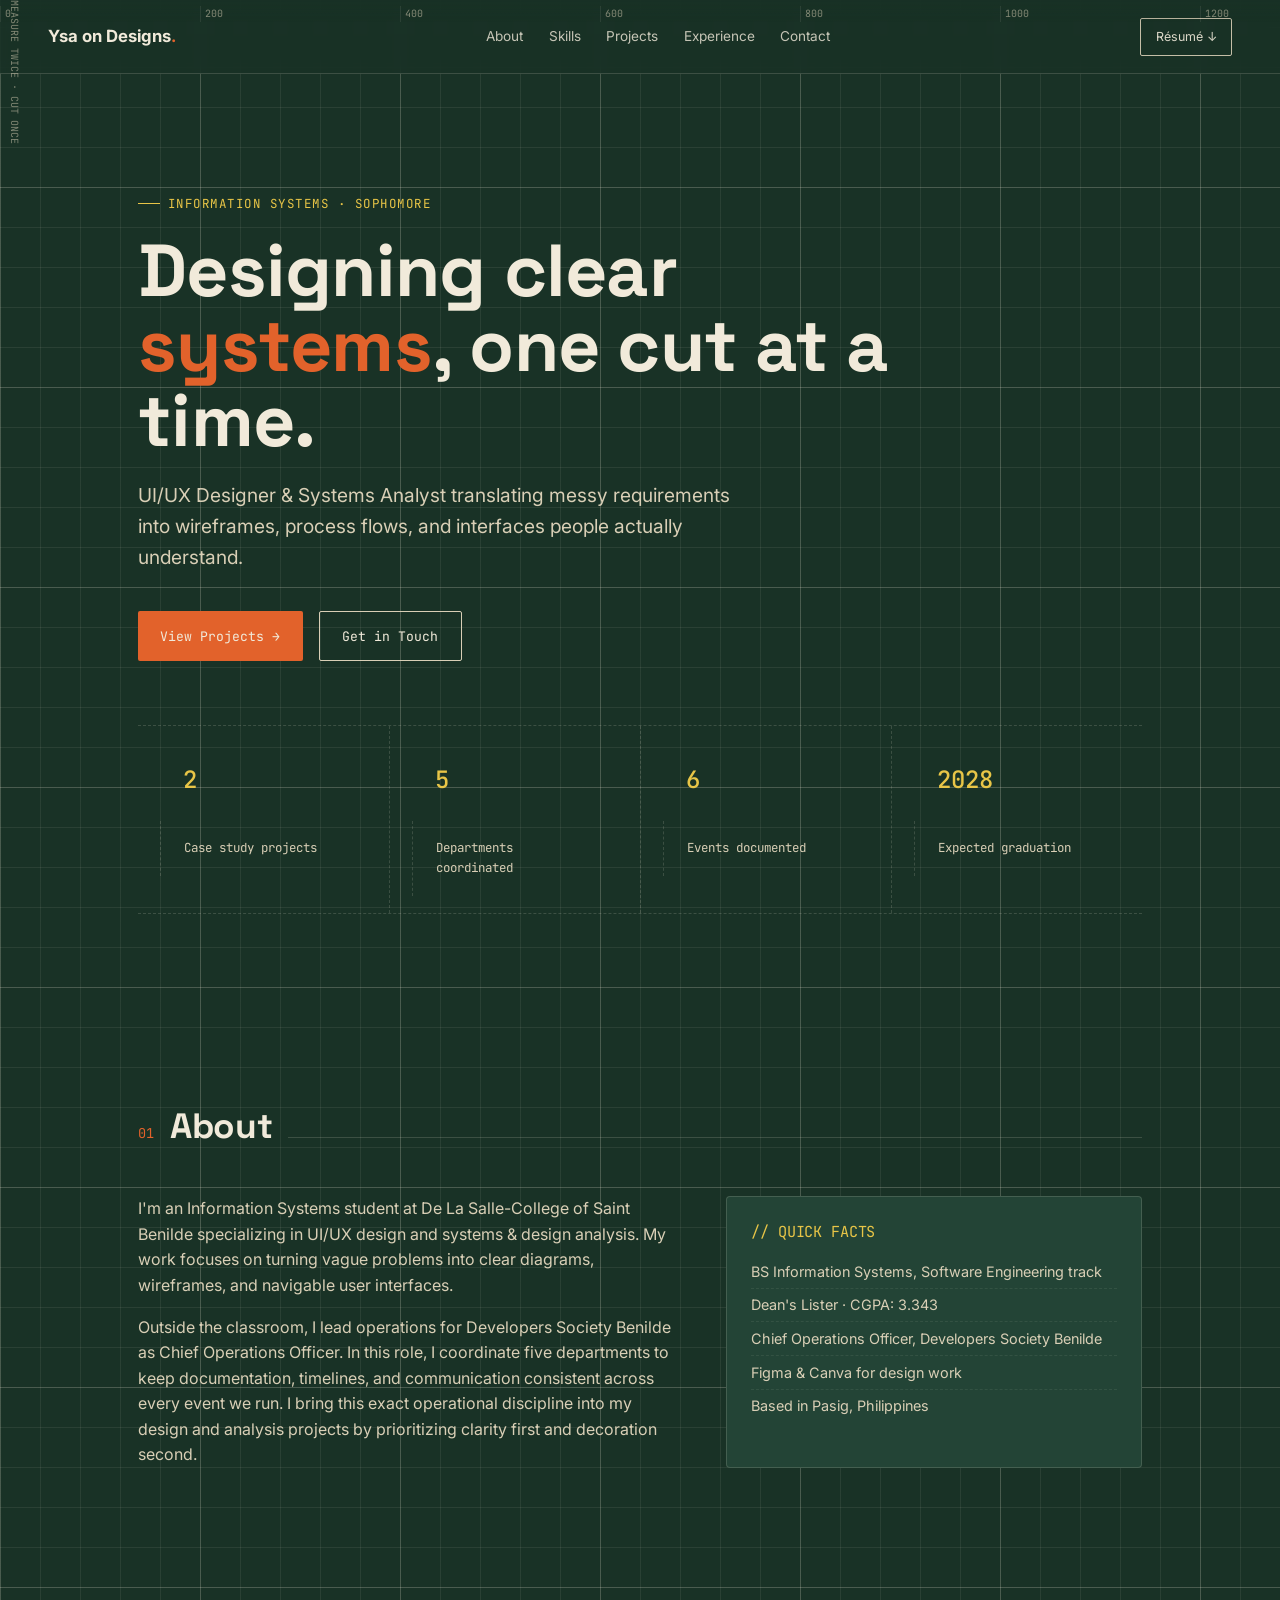
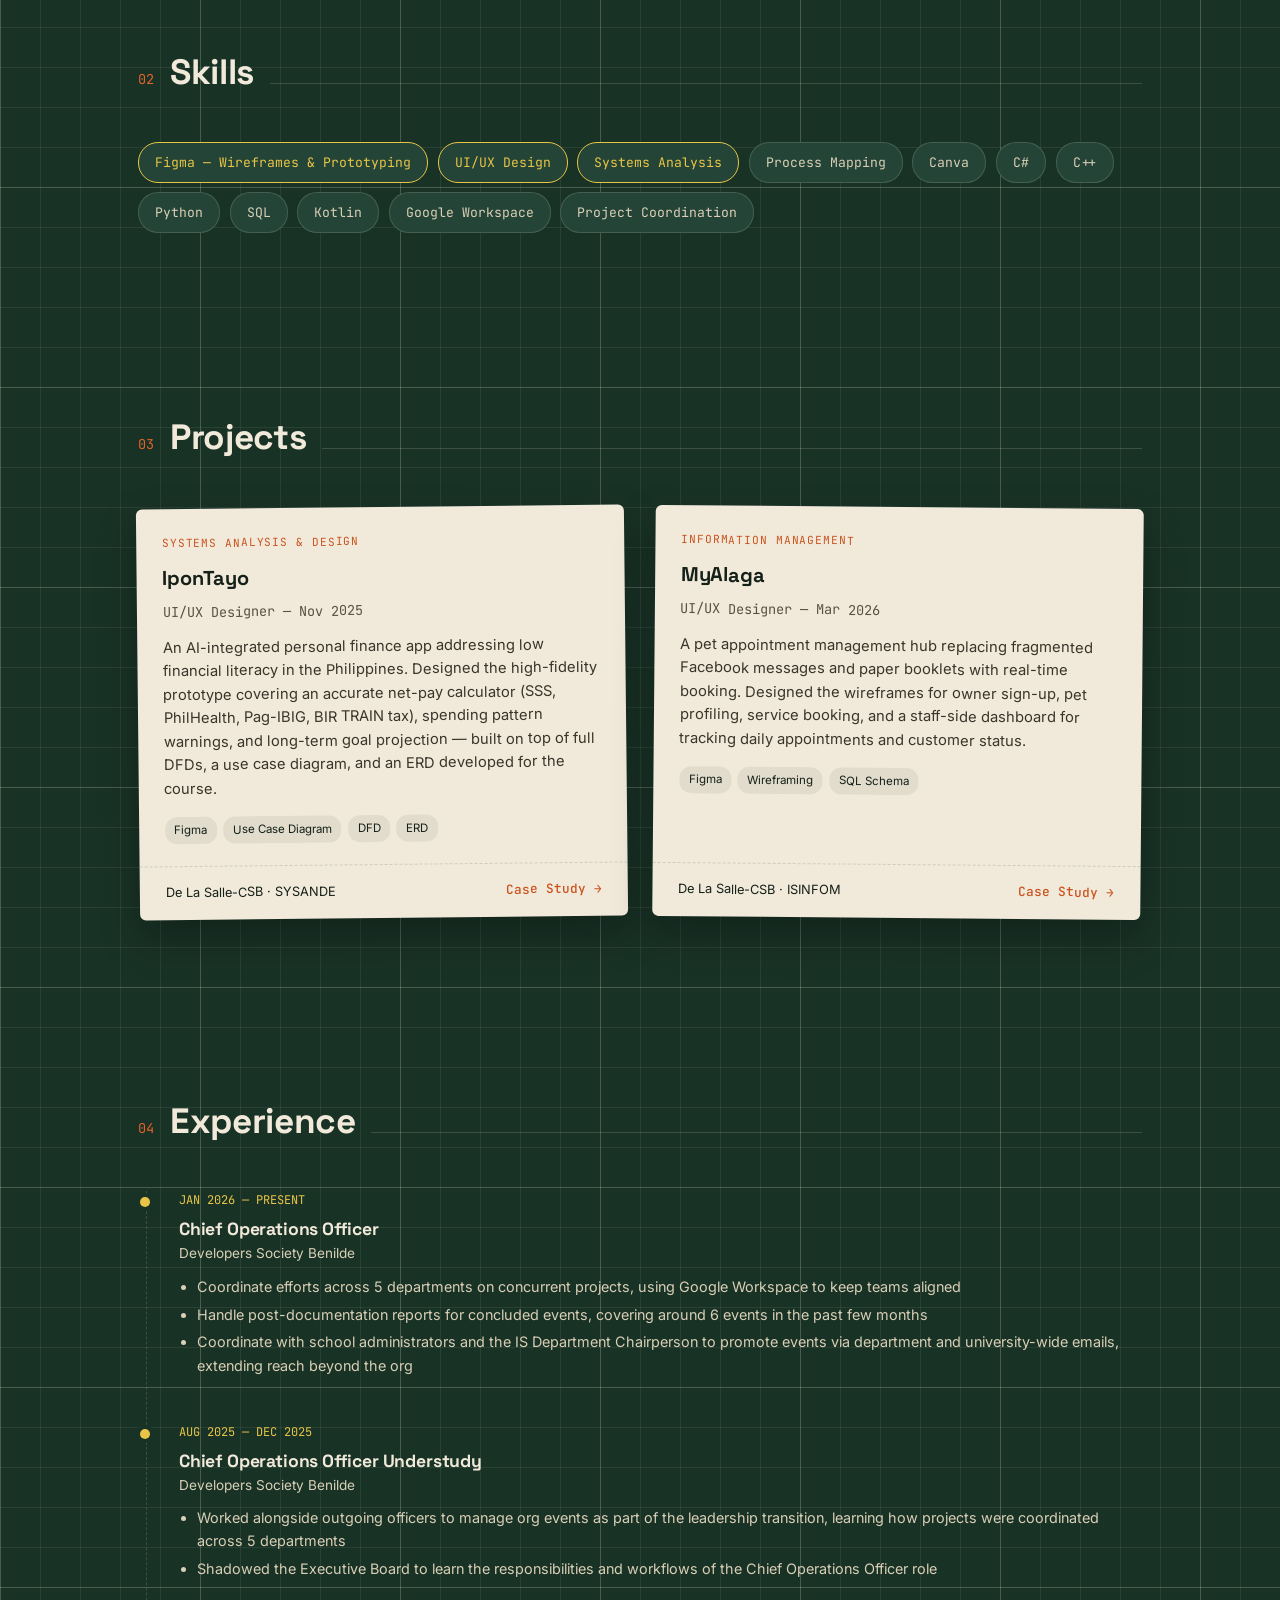
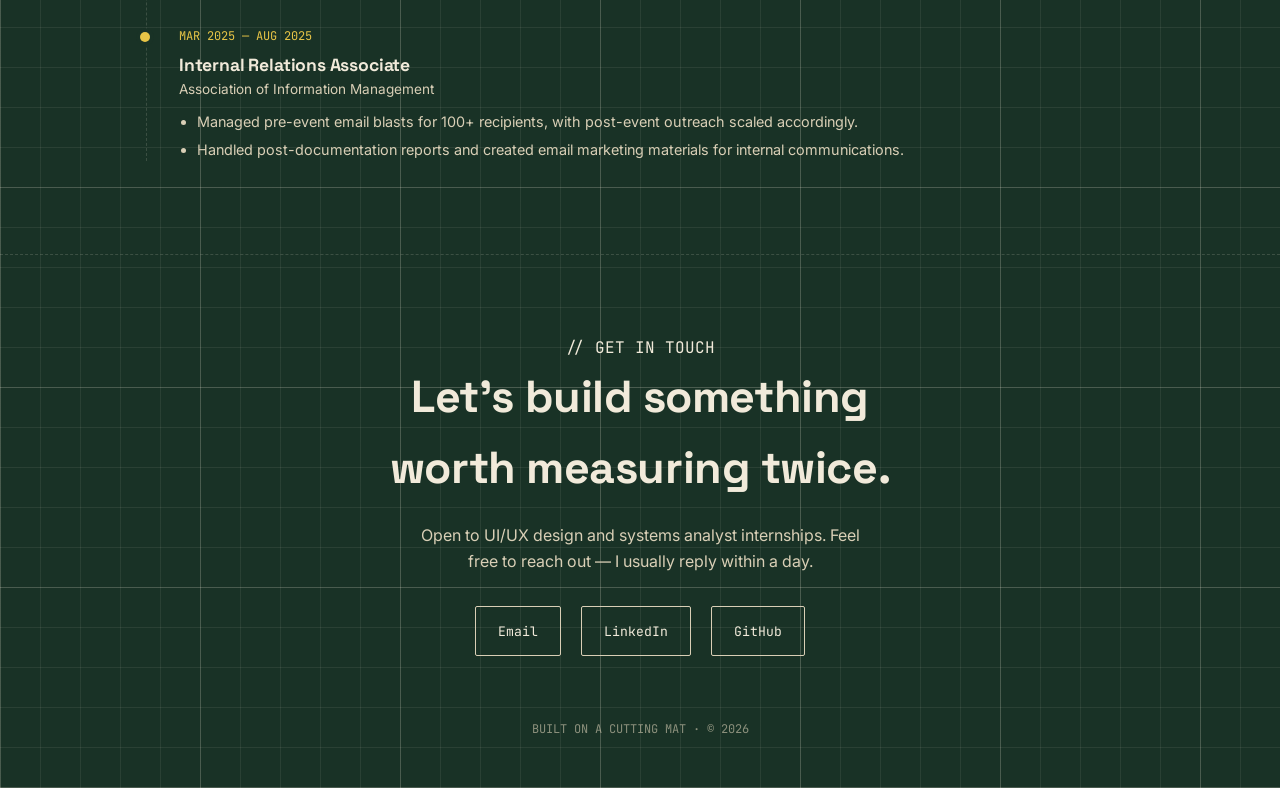
==== index.html @ bd71a270 "Update index.html Reverted back to original index from accidentally changing to Ipon Tayo's interfac" ====
<!DOCTYPE html>
<html lang="en">
<head>
<meta charset="UTF-8">
<meta name="viewport" content="width=device-width, initial-scale=1.0">
<title>ysa-on-designs — UI/UX Designer &amp; Systems Analyst</title>
<link rel="preconnect" href="https://fonts.googleapis.com">
<link href="https://fonts.googleapis.com/css2?family=Space+Grotesk:wght@400;500;600;700&family=JetBrains+Mono:wght@400;500&family=Inter:wght@400;500;600&display=swap" rel="stylesheet">
<style>
  :root{
    --mat-dark:#193226;
    --mat-mid:#234436;
    --mat-line:rgba(240,233,216,0.08);
    --mat-line-strong:rgba(240,233,216,0.16);
    --cream:#F1EADA;
    --cream-dim:#D9CFB6;
    --ink:#152019;
    --blade:#E2622B;
    --blade-dim:#c9531f;
    --ruler-yellow:#E8C547;
    --gap:clamp(1.2rem, 4vw, 3rem);
  }
  *{box-sizing:border-box; margin:0; padding:0;}
  html{scroll-behavior:smooth;}
  body{
    background:
      repeating-linear-gradient(0deg, var(--mat-line) 0 1px, transparent 1px 40px),
      repeating-linear-gradient(90deg, var(--mat-line) 0 1px, transparent 1px 40px),
      repeating-linear-gradient(0deg, var(--mat-line-strong) 0 1px, transparent 1px 200px),
      repeating-linear-gradient(90deg, var(--mat-line-strong) 0 1px, transparent 1px 200px),
      var(--mat-dark);
    color:var(--cream);
    font-family:'Inter', sans-serif;
    line-height:1.6;
    -webkit-font-smoothing:antialiased;
  }
  h1,h2,h3{font-family:'Space Grotesk', sans-serif; letter-spacing:-0.01em;}
  .mono{font-family:'JetBrains Mono', monospace;}
  a{color:inherit;}
  ::selection{background:var(--blade); color:var(--cream);}

  /* ruler edges */
  .ruler-top, .ruler-left{position:fixed; z-index:50; color:var(--cream-dim); font-size:10px; opacity:.55; pointer-events:none;}
  .ruler-top{top:0; left:0; right:0; height:22px; display:flex; align-items:flex-end; background:linear-gradient(var(--mat-dark), transparent);}
  .ruler-top span{flex:0 0 200px; border-left:1px solid var(--mat-line-strong); padding-left:4px;}
  .ruler-left{top:0; bottom:0; left:0; width:22px; writing-mode:vertical-rl;}
  @media (max-width:700px){.ruler-top,.ruler-left{display:none;}}

  nav{
    position:sticky; top:0; z-index:40;
    display:flex; justify-content:space-between; align-items:center;
    padding:1.1rem var(--gap);
    background:rgba(25,50,38,0.85); backdrop-filter:blur(8px);
    border-bottom:1px solid var(--mat-line-strong);
  }
  nav .brand{font-weight:700; font-size:1.05rem;}
  nav .brand .dot{color:var(--blade);}
  nav ul{list-style:none; display:flex; gap:1.6rem; font-size:.85rem;}
  nav ul a{text-decoration:none; opacity:.8; transition:opacity .2s;}
  nav ul a:hover{opacity:1; color:var(--ruler-yellow);}
  nav .resume-btn{
    font-size:.78rem; padding:.5rem .9rem; border:1px solid var(--cream-dim);
    border-radius:2px; text-decoration:none; opacity:.9;
  }
  @media (max-width:700px){ nav ul{display:none;} }

  section{padding:5.5rem var(--gap); max-width:1100px; margin:0 auto;}

  /* HERO */
  .hero{padding-top:7rem; padding-bottom:6rem; position:relative;}
  .hero .eyebrow{
    font-family:'JetBrains Mono', monospace; font-size:.78rem; letter-spacing:.12em;
    color:var(--ruler-yellow); text-transform:uppercase; margin-bottom:1.2rem;
    display:inline-flex; align-items:center; gap:.5rem;
  }
  .hero .eyebrow::before{content:''; width:22px; height:1px; background:var(--ruler-yellow);}
  .hero h1{font-size:clamp(2.4rem, 6vw, 4.6rem); line-height:1.02; font-weight:700; max-width:16ch;}
  .hero h1 .cut{color:var(--blade);}
  .hero p.tagline{
    margin-top:1.4rem; font-size:clamp(1rem,2vw,1.2rem); color:var(--cream-dim); max-width:52ch;
  }
  .hero .actions{display:flex; gap:1rem; margin-top:2.4rem; flex-wrap:wrap;}
  .btn{
    font-family:'JetBrains Mono', monospace; font-size:.82rem; padding:.85rem 1.4rem;
    border-radius:2px; text-decoration:none; display:inline-flex; align-items:center; gap:.5rem;
    transition:transform .15s ease, background .2s ease;
  }
  .btn:hover{transform:translateY(-2px);}
  .btn-primary{background:var(--blade); color:var(--cream);}
  .btn-primary:hover{background:var(--blade-dim);}
  .btn-outline{border:1px solid var(--cream-dim); color:var(--cream);}

  /* measurement strip */
  .strip{
    margin-top:4rem; display:flex; gap:0; border-top:1px dashed var(--mat-line-strong);
    border-bottom:1px dashed var(--mat-line-strong); flex-wrap:wrap;
  }
  .strip div{flex:1 1 160px; padding:1.1rem 1.4rem; border-left:1px dashed var(--mat-line-strong);}
  .strip div:first-child{border-left:none;}
  .strip .num{font-family:'JetBrains Mono',monospace; color:var(--ruler-yellow); font-size:1.5rem; font-weight:500;}
  .strip .lbl{font-size:.78rem; color:var(--cream-dim); margin-top:.2rem;}

  /* SECTION LABELS */
  .section-head{display:flex; align-items:baseline; gap:1rem; margin-bottom:2.6rem;}
  .section-head .idx{font-family:'JetBrains Mono',monospace; color:var(--blade); font-size:.85rem;}
  .section-head h2{font-size:clamp(1.6rem,3.4vw,2.2rem);}
  .section-head::after{content:''; flex:1; height:1px; background:var(--mat-line-strong);}

  /* ABOUT */
  .about-grid{display:grid; grid-template-columns:1.3fr 1fr; gap:3rem;}
  .about-grid p{color:var(--cream-dim); font-size:1rem;}
  .about-grid p + p{margin-top:1rem;}
  .fact-card{
    background:var(--mat-mid); border:1px solid var(--mat-line-strong); border-radius:4px;
    padding:1.4rem 1.5rem;
  }
  .fact-card h3{font-size:.95rem; color:var(--ruler-yellow); margin-bottom:.7rem; font-family:'JetBrains Mono',monospace; font-weight:400;}
  .fact-card ul{list-style:none; font-size:.9rem; color:var(--cream-dim);}
  .fact-card li{padding:.3rem 0; border-bottom:1px dashed var(--mat-line);}
  .fact-card li:last-child{border-bottom:none;}
  @media (max-width:800px){.about-grid{grid-template-columns:1fr;}}

  /* SKILLS */
  .pegboard{display:flex; flex-wrap:wrap; gap:.6rem;}
  .peg{
    font-family:'JetBrains Mono',monospace; font-size:.82rem; padding:.55rem 1rem;
    background:var(--mat-mid); border:1px solid var(--mat-line-strong); border-radius:20px;
    color:var(--cream-dim);
  }
  .peg.accent{border-color:var(--ruler-yellow); color:var(--ruler-yellow);}

  /* PROJECTS */
  .projects{display:grid; grid-template-columns:1fr 1fr; gap:1.8rem;}
  @media (max-width:800px){.projects{grid-template-columns:1fr;}}
  .card{
    background:var(--cream); color:var(--ink); border-radius:6px; overflow:hidden;
    box-shadow:0 18px 40px rgba(0,0,0,0.28);
    transform:rotate(var(--rot,0deg));
    transition:transform .25s ease, box-shadow .25s ease;
    display:flex; flex-direction:column;
  }
  .card:nth-child(1){--rot:-0.6deg;}
  .card:nth-child(2){--rot:0.5deg;}
  .card:hover{transform:rotate(0deg) translateY(-6px); box-shadow:0 26px 55px rgba(0,0,0,0.35);}
  .card .tape{
    position:absolute; margin:14px 0 0 24px; width:70px; height:22px;
    background:rgba(232,197,71,0.85); opacity:.9; transform:rotate(-3deg);
  }
  .card-body{padding:1.6rem 1.6rem 1.4rem;}
  .card .tag{
    font-family:'JetBrains Mono',monospace; font-size:.7rem; text-transform:uppercase;
    letter-spacing:.08em; color:var(--blade-dim); margin-bottom:.6rem; display:block;
  }
  .card h3{font-size:1.25rem; margin-bottom:.5rem;}
  .card p.role{font-size:.85rem; color:#5a5142; margin-bottom:.8rem; font-family:'JetBrains Mono',monospace;}
  .card p.desc{font-size:.92rem; color:#3a352b;}
  .card .tools{display:flex; flex-wrap:wrap; gap:.4rem; margin-top:1rem;}
  .card .tools span{
    font-size:.72rem; padding:.25rem .6rem; background:rgba(21,32,25,0.07); border-radius:12px;
  }
  .card-foot{
    margin-top:auto; padding:1rem 1.6rem; border-top:1px dashed rgba(21,32,25,0.15);
    display:flex; justify-content:space-between; align-items:center; font-size:.8rem;
  }
  .card-foot a{text-decoration:none; font-family:'JetBrains Mono',monospace; color:var(--blade-dim); font-weight:500;}

  /* EXPERIENCE TIMELINE */
  .timeline{border-left:1px dashed var(--mat-line-strong); padding-left:2rem; margin-left:.5rem;}
  .t-item{position:relative; padding-bottom:2.6rem;}
  .t-item:last-child{padding-bottom:0;}
  .t-item::before{
    content:''; position:absolute; left:-2.42rem; top:.35rem; width:10px; height:10px;
    border-radius:50%; background:var(--ruler-yellow); box-shadow:0 0 0 4px var(--mat-dark);
  }
  .t-item .date{font-family:'JetBrains Mono',monospace; font-size:.75rem; color:var(--ruler-yellow);}
  .t-item h3{font-size:1.1rem; margin-top:.3rem;}
  .t-item .org{font-size:.85rem; color:var(--cream-dim); margin-bottom:.6rem;}
  .t-item ul{padding-left:1.1rem; font-size:.9rem; color:var(--cream-dim);}
  .t-item li{margin-bottom:.3rem;}

  /* CONTACT */
  footer{
    padding:5rem var(--gap) 3rem; text-align:center; border-top:1px dashed var(--mat-line-strong);
  }
  footer h2{font-size:clamp(1.8rem,4vw,2.8rem); max-width:18ch; margin:0 auto 1.2rem;}
  footer p{color:var(--cream-dim); max-width:44ch; margin:0 auto 2rem;}
  .contact-links{display:flex; justify-content:center; gap:1.2rem; flex-wrap:wrap;}
  footer .bottom{margin-top:4rem; font-size:.75rem; color:var(--cream-dim); font-family:'JetBrains Mono',monospace; opacity:.6;}

  @media (prefers-reduced-motion: reduce){
    *{transition:none !important;}
  }
</style>
</head>
<body>

<div class="ruler-top mono">
  <span>0</span><span>200</span><span>400</span><span>600</span><span>800</span><span>1000</span><span>1200</span>
</div>
<div class="ruler-left mono">MEASURE TWICE · CUT ONCE</div>

<nav>
  <div class="brand">Ysa on Designs<span class="dot">.</span></div>
  <ul>
    <li><a href="#about">About</a></li>
    <li><a href="#skills">Skills</a></li>
    <li><a href="#projects">Projects</a></li>
    <li><a href="#experience">Experience</a></li>
    <li><a href="#contact">Contact</a></li>
  </ul>
  <a class="resume-btn" href="DYG_CV_GitHub.pdf" target="_blank">Résumé ↓</a>
</nav>

<section class="hero">
  <span class="eyebrow">Information Systems · Sophomore</span>
  <h1>Designing clear <span class="cut">systems</span>, one cut at a time.</h1>
  <p class="tagline">UI/UX Designer &amp; Systems Analyst translating messy requirements into wireframes, process flows, and interfaces people actually understand.</p>
  <div class="actions">
    <a class="btn btn-primary" href="#projects">View Projects →</a>
    <a class="btn btn-outline" href="#contact">Get in Touch</a>
  </div>

  <div class="strip mono">
    <div><div class="num">2</div><div class="lbl">Case study projects</div></div>
    <div><div class="num">5</div><div class="lbl">Departments coordinated</div></div>
    <div><div class="num">6</div><div class="lbl">Events documented</div></div>
    <div><div class="num">2028</div><div class="lbl">Expected graduation</div></div>
  </div>
</section>

<section id="about">
  <div class="section-head"><span class="idx mono">01</span><h2>About</h2></div>
  <div class="about-grid">
    <div>
      <p>I'm an Information Systems student at De La Salle-College of Saint Benilde specializing in UI/UX design and systems & design analysis. My work focuses on turning vague problems into clear diagrams, wireframes, and navigable user interfaces.</p>
      <p>Outside the classroom, I lead operations for Developers Society Benilde as Chief Operations Officer. In this role, I coordinate five departments to keep documentation, timelines, and communication consistent across every event we run. I bring this exact operational discipline into my design and analysis projects by prioritizing clarity first and decoration second.</p>
    </div>
    <div class="fact-card">
      <h3>// QUICK FACTS</h3>
      <ul>
        <li>BS Information Systems, Software Engineering track</li>
        <li>Dean's Lister · CGPA: 3.343</li>
        <li>Chief Operations Officer, Developers Society Benilde</li>
        <li>Figma &amp; Canva for design work</li>
        <li>Based in Pasig, Philippines</li>
      </ul>
    </div>
  </div>
</section>

<section id="skills">
  <div class="section-head"><span class="idx mono">02</span><h2>Skills</h2></div>
  <div class="pegboard">
    <span class="peg accent">Figma — Wireframes &amp; Prototyping</span>
    <span class="peg accent">UI/UX Design</span>
    <span class="peg accent">Systems Analysis</span>
    <span class="peg">Process Mapping</span>
    <span class="peg">Canva</span>
    <span class="peg">C#</span>
    <span class="peg">C++</span>
    <span class="peg">Python</span>
    <span class="peg">SQL</span>
    <span class="peg">Kotlin</span>
    <span class="peg">Google Workspace</span>
    <span class="peg">Project Coordination</span>
  </div>
</section>

<section id="projects">
  <div class="section-head"><span class="idx mono">03</span><h2>Projects</h2></div>
  <div class="projects">

    <div class="card">
      <div class="card-body">
        <span class="tag">Systems Analysis &amp; Design</span>
        <h3>IponTayo</h3>
        <p class="role">UI/UX Designer — Nov 2025</p>
        <p class="desc">An AI-integrated personal finance app addressing low financial literacy in the Philippines. Designed the high-fidelity prototype covering an accurate net-pay calculator (SSS, PhilHealth, Pag-IBIG, BIR TRAIN tax), spending pattern warnings, and long-term goal projection — built on top of full DFDs, a use case diagram, and an ERD developed for the course.</p>
        <div class="tools"><span>Figma</span><span>Use Case Diagram</span><span>DFD</span><span>ERD</span></div>
      </div>
      <div class="card-foot">
        <span>De La Salle-CSB · SYSANDE</span>
        <a href="ipontayo.html">Case Study →</a>
      </div>
    </div>

    <div class="card">
      <div class="card-body">
        <span class="tag">Information Management</span>
        <h3>MyAlaga</h3>
        <p class="role">UI/UX Designer — Mar 2026</p>
        <p class="desc">A pet appointment management hub replacing fragmented Facebook messages and paper booklets with real-time booking. Designed the wireframes for owner sign-up, pet profiling, service booking, and a staff-side dashboard for tracking daily appointments and customer status.</p>
        <div class="tools"><span>Figma</span><span>Wireframing</span><span>SQL Schema</span></div>
      </div>
      <div class="card-foot">
        <span>De La Salle-CSB · ISINFOM</span>
        <a href="myalaga.html">Case Study →</a>
      </div>
    </div>

  </div>
</section>

<section id="experience">
  <div class="section-head"><span class="idx mono">04</span><h2>Experience</h2></div>
  <div class="timeline">
    <div class="t-item">
      <div class="date mono">JAN 2026 — PRESENT</div>
      <h3>Chief Operations Officer</h3>
      <div class="org">Developers Society Benilde</div>
      <ul>
        <li>Coordinate efforts across 5 departments on concurrent projects, using Google Workspace to keep teams aligned</li>
        <li>Handle post-documentation reports for concluded events, covering around 6 events in the past few months</li>
        <li>Coordinate with school administrators and the IS Department Chairperson to promote events via department and university-wide emails, extending reach beyond the org</li>
      </ul>
    </div>
    <div class="t-item">
      <div class="date mono">AUG 2025 — DEC 2025</div>
      <h3>Chief Operations Officer Understudy</h3>
      <div class="org">Developers Society Benilde</div>
      <ul>
        <li>Worked alongside outgoing officers to manage org events as part of the leadership transition, learning how projects were coordinated across 5 departments</li>
        <li>Shadowed the Executive Board to learn the responsibilities and workflows of the Chief Operations Officer role</li>
      </ul>
    </div>
    <div class="t-item">
      <div class="date mono">MAR 2025 — AUG 2025</div>
      <h3>Internal Relations Associate</h3>
      <div class="org">Association of Information Management</div>
      <ul>
        <li>Managed pre-event email blasts for 100+ recipients, with post-event outreach scaled accordingly.</li>
        <li>Handled post-documentation reports and created email marketing materials for internal communications.</li>
      </ul>
    </div>
  </div>
</section>

<footer id="contact">
  <span class="eyebrow mono" style="justify-content:center;">// GET IN TOUCH</span>
  <h2>Let's build something worth measuring twice.</h2>
  <p>Open to UI/UX design and systems analyst internships. Feel free to reach out — I usually reply within a day.</p>
  <div class="contact-links">
    <a class="btn btn-outline" href="mailto:imysa.gaspar@gmail.com">Email</a>
    <a class="btn btn-outline" href="https://www.linkedin.com/in/ysa-gaspar/" target="_blank">LinkedIn</a>
    <a class="btn btn-outline" href="https://github.com/ysa-on-designs" target="_blank">GitHub</a>
  </div>
  <div class="bottom">BUILT ON A CUTTING MAT · © 2026</div>
</footer>

</body>
</html>
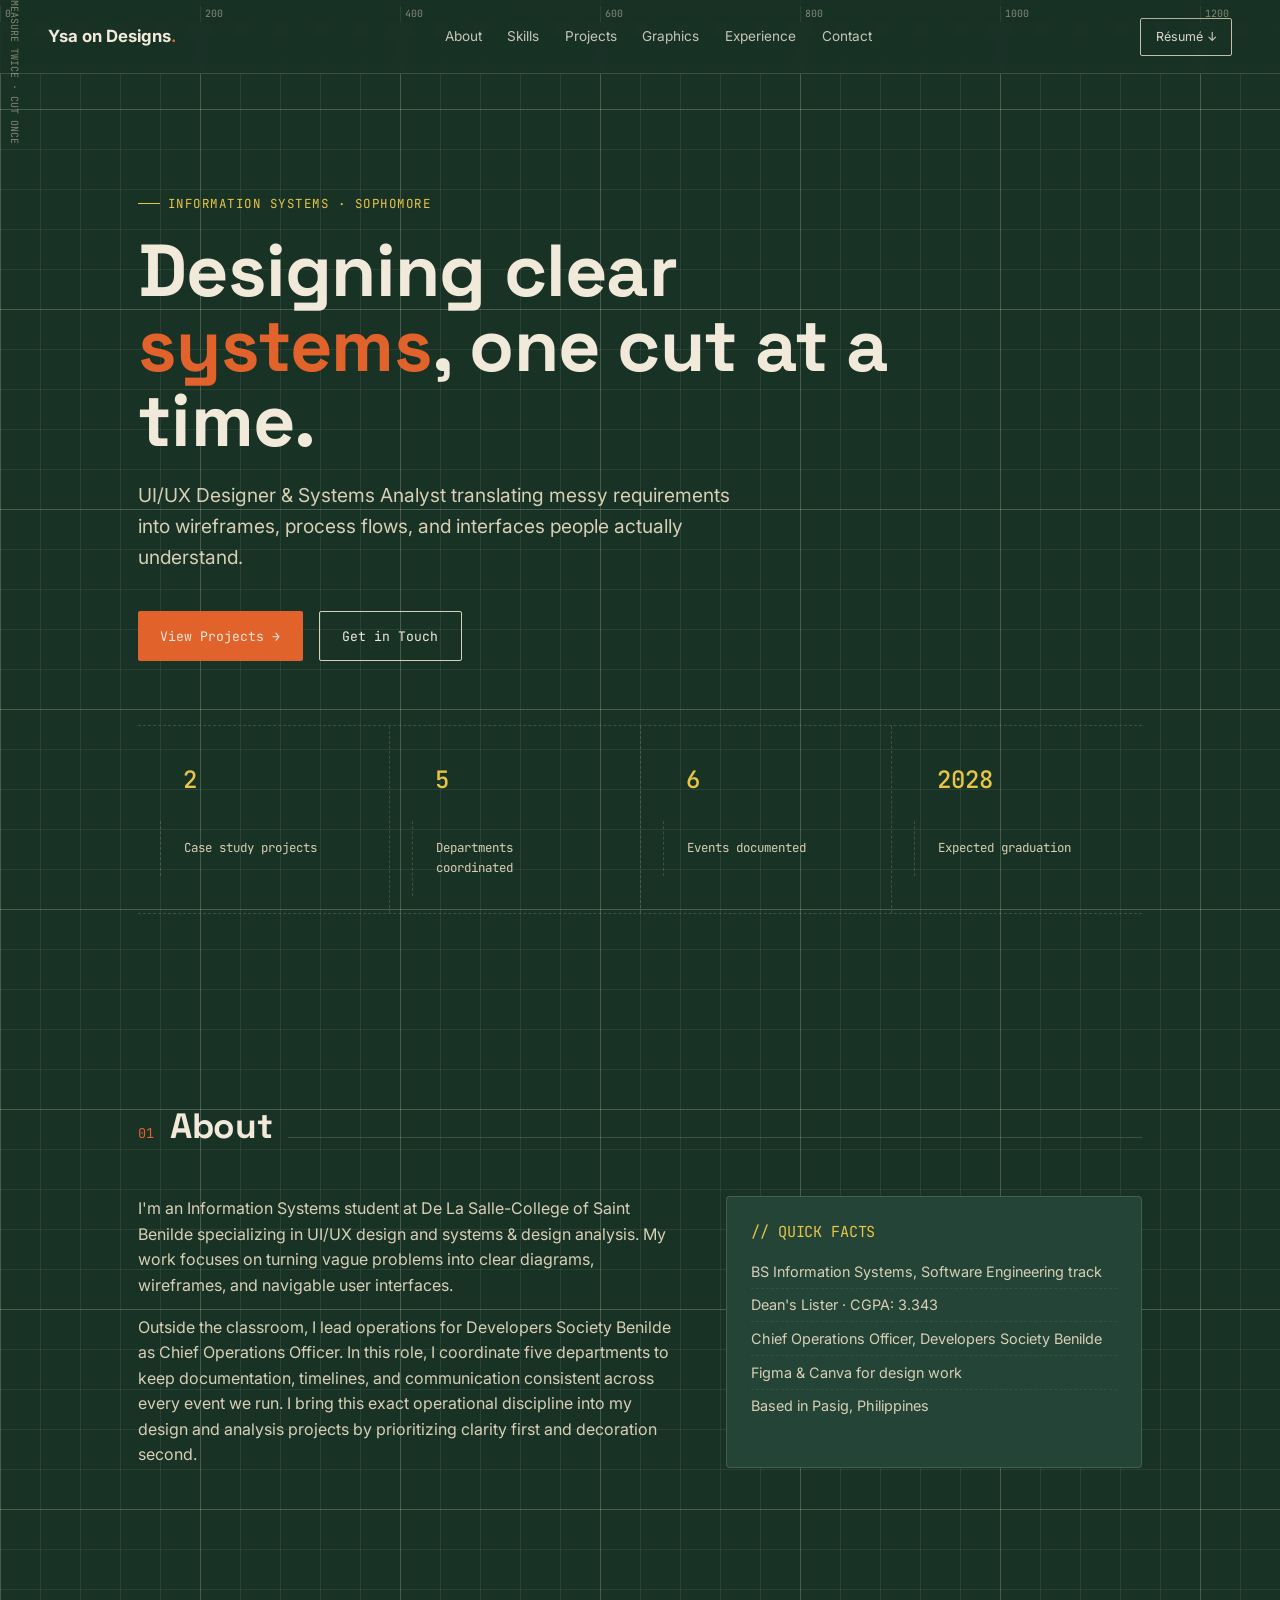
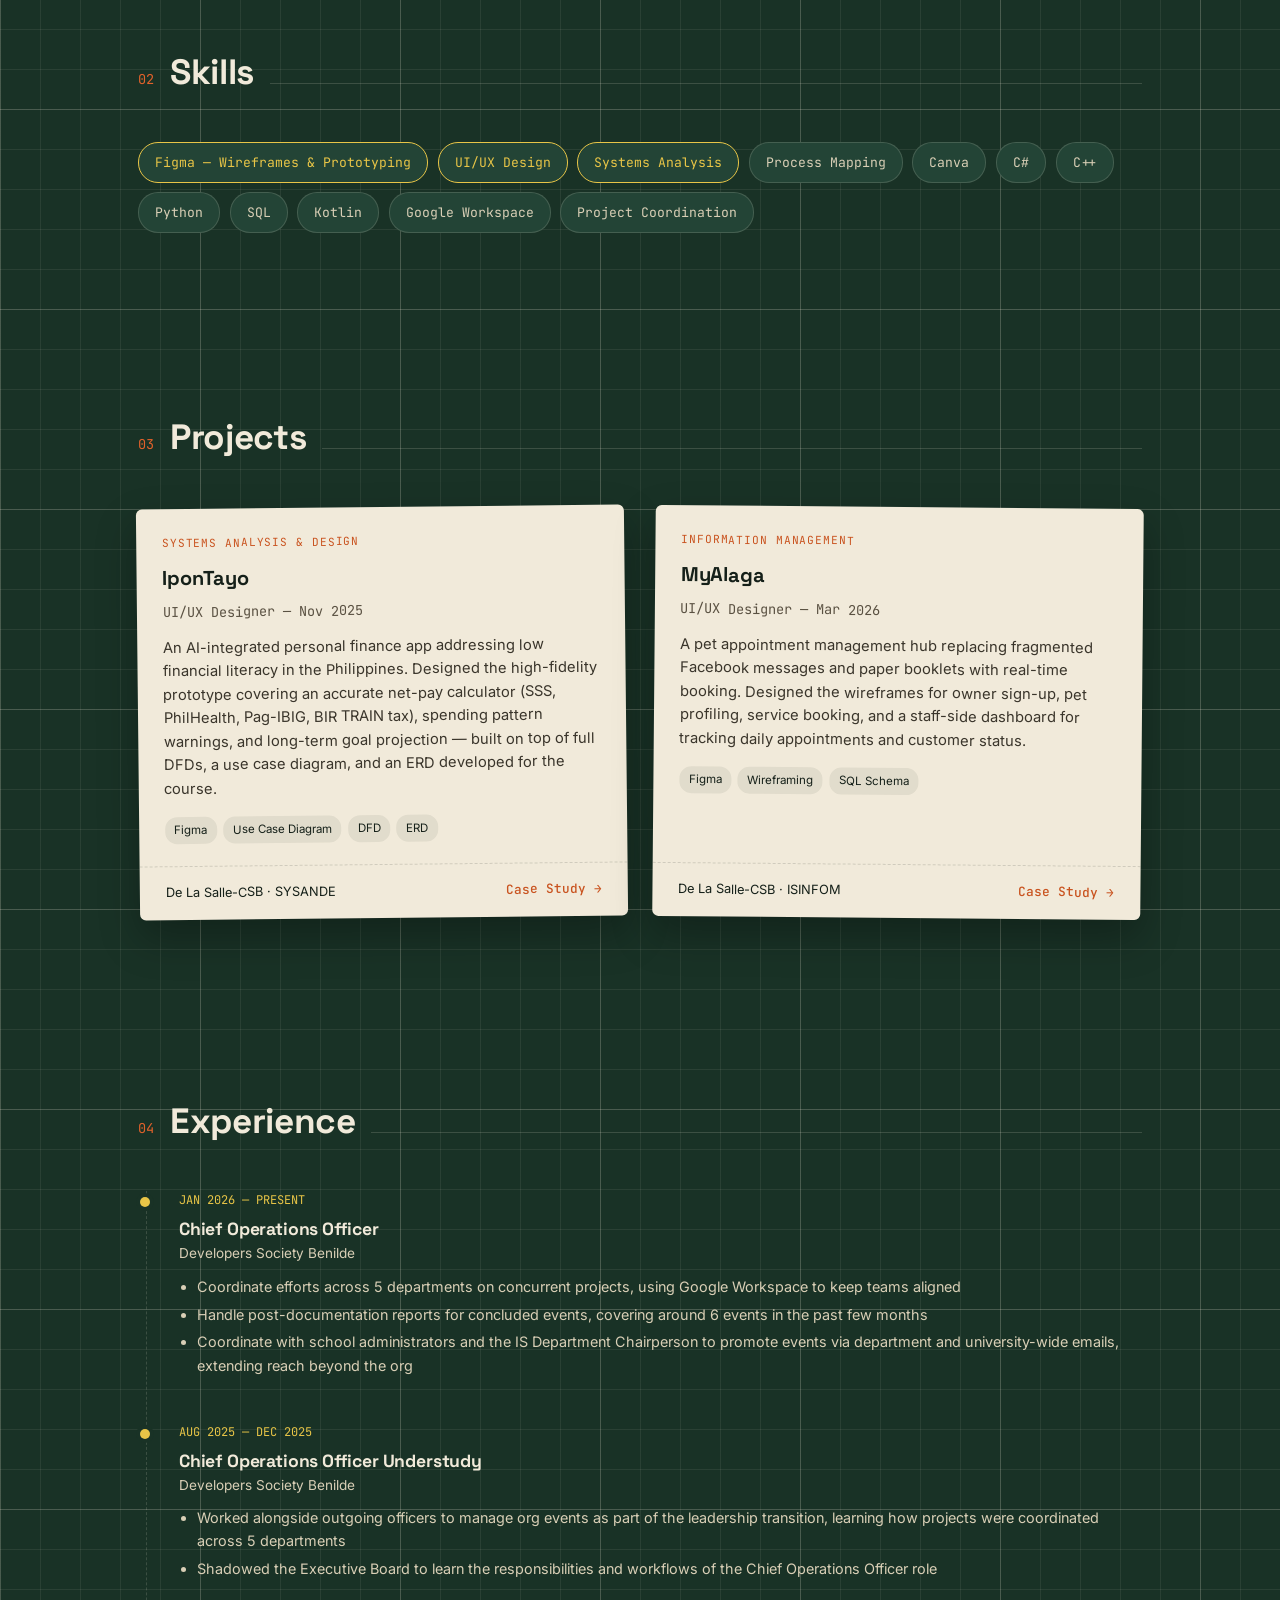
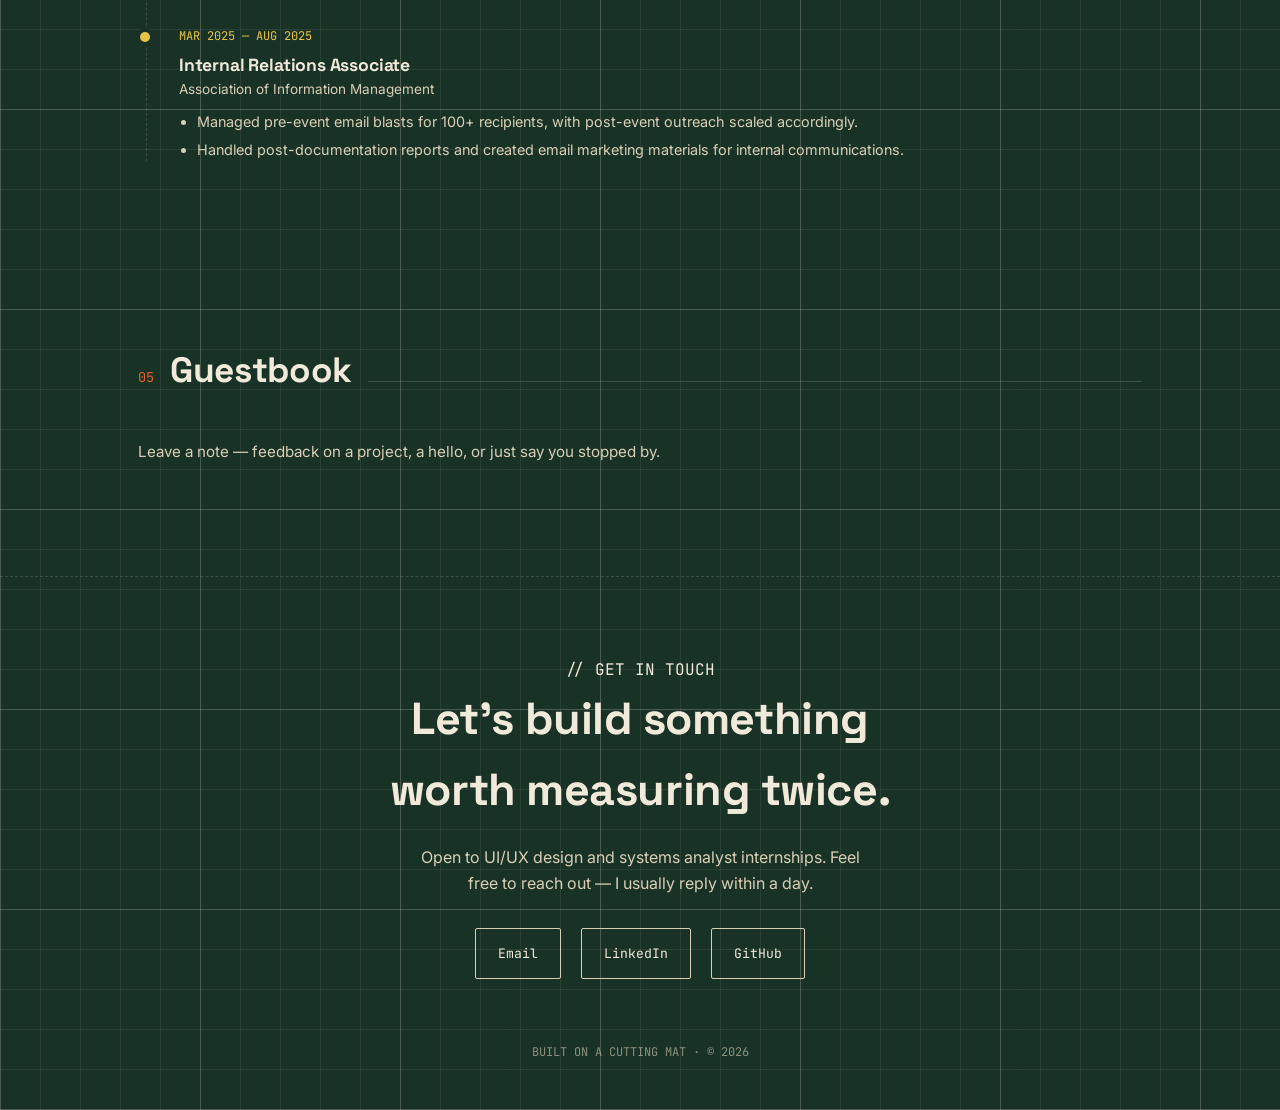
==== commit cba1343a: "Update index.html Updated Index for Graphics page" ====
--- a/index.html
+++ b/index.html
@@ -39,7 +39,6 @@
   a{color:inherit;}
   ::selection{background:var(--blade); color:var(--cream);}
 
-  /* ruler edges */
   .ruler-top, .ruler-left{position:fixed; z-index:50; color:var(--cream-dim); font-size:10px; opacity:.55; pointer-events:none;}
   .ruler-top{top:0; left:0; right:0; height:22px; display:flex; align-items:flex-end; background:linear-gradient(var(--mat-dark), transparent);}
   .ruler-top span{flex:0 0 200px; border-left:1px solid var(--mat-line-strong); padding-left:4px;}
@@ -66,7 +65,6 @@
 
   section{padding:5.5rem var(--gap); max-width:1100px; margin:0 auto;}
 
-  /* HERO */
   .hero{padding-top:7rem; padding-bottom:6rem; position:relative;}
   .hero .eyebrow{
     font-family:'JetBrains Mono', monospace; font-size:.78rem; letter-spacing:.12em;
@@ -90,7 +88,6 @@
   .btn-primary:hover{background:var(--blade-dim);}
   .btn-outline{border:1px solid var(--cream-dim); color:var(--cream);}
 
-  /* measurement strip */
   .strip{
     margin-top:4rem; display:flex; gap:0; border-top:1px dashed var(--mat-line-strong);
     border-bottom:1px dashed var(--mat-line-strong); flex-wrap:wrap;
@@ -100,13 +97,11 @@
   .strip .num{font-family:'JetBrains Mono',monospace; color:var(--ruler-yellow); font-size:1.5rem; font-weight:500;}
   .strip .lbl{font-size:.78rem; color:var(--cream-dim); margin-top:.2rem;}
 
-  /* SECTION LABELS */
   .section-head{display:flex; align-items:baseline; gap:1rem; margin-bottom:2.6rem;}
   .section-head .idx{font-family:'JetBrains Mono',monospace; color:var(--blade); font-size:.85rem;}
   .section-head h2{font-size:clamp(1.6rem,3.4vw,2.2rem);}
   .section-head::after{content:''; flex:1; height:1px; background:var(--mat-line-strong);}
 
-  /* ABOUT */
   .about-grid{display:grid; grid-template-columns:1.3fr 1fr; gap:3rem;}
   .about-grid p{color:var(--cream-dim); font-size:1rem;}
   .about-grid p + p{margin-top:1rem;}
@@ -120,7 +115,6 @@
   .fact-card li:last-child{border-bottom:none;}
   @media (max-width:800px){.about-grid{grid-template-columns:1fr;}}
 
-  /* SKILLS */
   .pegboard{display:flex; flex-wrap:wrap; gap:.6rem;}
   .peg{
     font-family:'JetBrains Mono',monospace; font-size:.82rem; padding:.55rem 1rem;
@@ -129,7 +123,6 @@
   }
   .peg.accent{border-color:var(--ruler-yellow); color:var(--ruler-yellow);}
 
-  /* PROJECTS */
   .projects{display:grid; grid-template-columns:1fr 1fr; gap:1.8rem;}
   @media (max-width:800px){.projects{grid-template-columns:1fr;}}
   .card{
@@ -142,10 +135,6 @@
   .card:nth-child(1){--rot:-0.6deg;}
   .card:nth-child(2){--rot:0.5deg;}
   .card:hover{transform:rotate(0deg) translateY(-6px); box-shadow:0 26px 55px rgba(0,0,0,0.35);}
-  .card .tape{
-    position:absolute; margin:14px 0 0 24px; width:70px; height:22px;
-    background:rgba(232,197,71,0.85); opacity:.9; transform:rotate(-3deg);
-  }
   .card-body{padding:1.6rem 1.6rem 1.4rem;}
   .card .tag{
     font-family:'JetBrains Mono',monospace; font-size:.7rem; text-transform:uppercase;
@@ -164,7 +153,6 @@
   }
   .card-foot a{text-decoration:none; font-family:'JetBrains Mono',monospace; color:var(--blade-dim); font-weight:500;}
 
-  /* EXPERIENCE TIMELINE */
   .timeline{border-left:1px dashed var(--mat-line-strong); padding-left:2rem; margin-left:.5rem;}
   .t-item{position:relative; padding-bottom:2.6rem;}
   .t-item:last-child{padding-bottom:0;}
@@ -178,7 +166,6 @@
   .t-item ul{padding-left:1.1rem; font-size:.9rem; color:var(--cream-dim);}
   .t-item li{margin-bottom:.3rem;}
 
-  /* CONTACT */
   footer{
     padding:5rem var(--gap) 3rem; text-align:center; border-top:1px dashed var(--mat-line-strong);
   }
@@ -205,6 +192,7 @@
     <li><a href="#about">About</a></li>
     <li><a href="#skills">Skills</a></li>
     <li><a href="#projects">Projects</a></li>
+    <li><a href="graphics.html">Graphics</a></li>
     <li><a href="#experience">Experience</a></li>
     <li><a href="#contact">Contact</a></li>
   </ul>
@@ -335,6 +323,29 @@
   </div>
 </section>
 
+<section id="guestbook">
+  <div class="section-head"><span class="idx mono">05</span><h2>Guestbook</h2></div>
+  <p style="color:var(--cream-dim); font-size:.95rem; max-width:60ch; margin-bottom:1.5rem;">
+    Leave a note — feedback on a project, a hello, or just say you stopped by.
+  </p>
+  <div id="giscus-comments"></div>
+  <script src="https://giscus.app/client.js"
+    data-repo="ysa-on-designs/ysa-studio"
+    data-repo-id="PASTE_YOUR_REPO_ID_HERE"
+    data-category="Comments"
+    data-category-id="PASTE_YOUR_CATEGORY_ID_HERE"
+    data-mapping="pathname"
+    data-strict="0"
+    data-reactions-enabled="1"
+    data-emit-metadata="0"
+    data-input-position="bottom"
+    data-theme="dark_dimmed"
+    data-lang="en"
+    crossorigin="anonymous"
+    async>
+  </script>
+</section>
+
 <footer id="contact">
   <span class="eyebrow mono" style="justify-content:center;">// GET IN TOUCH</span>
   <h2>Let's build something worth measuring twice.</h2>
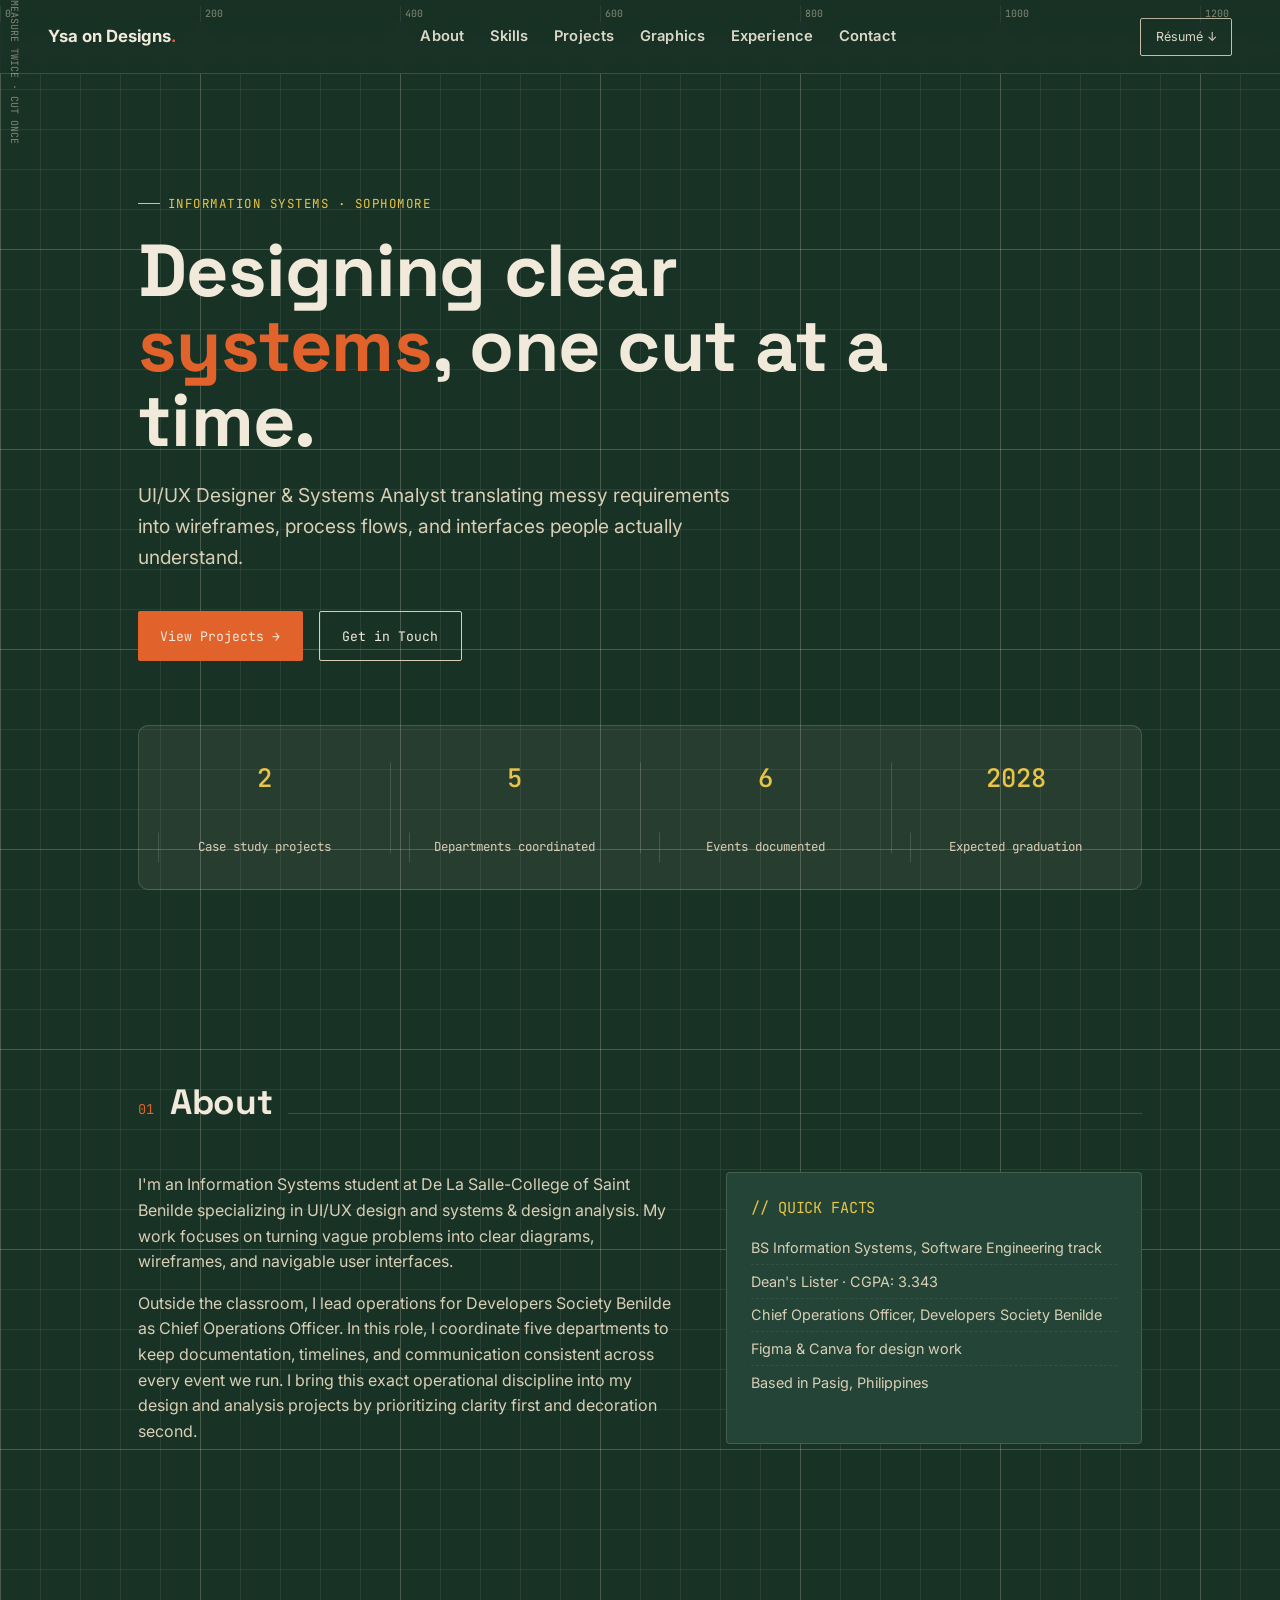
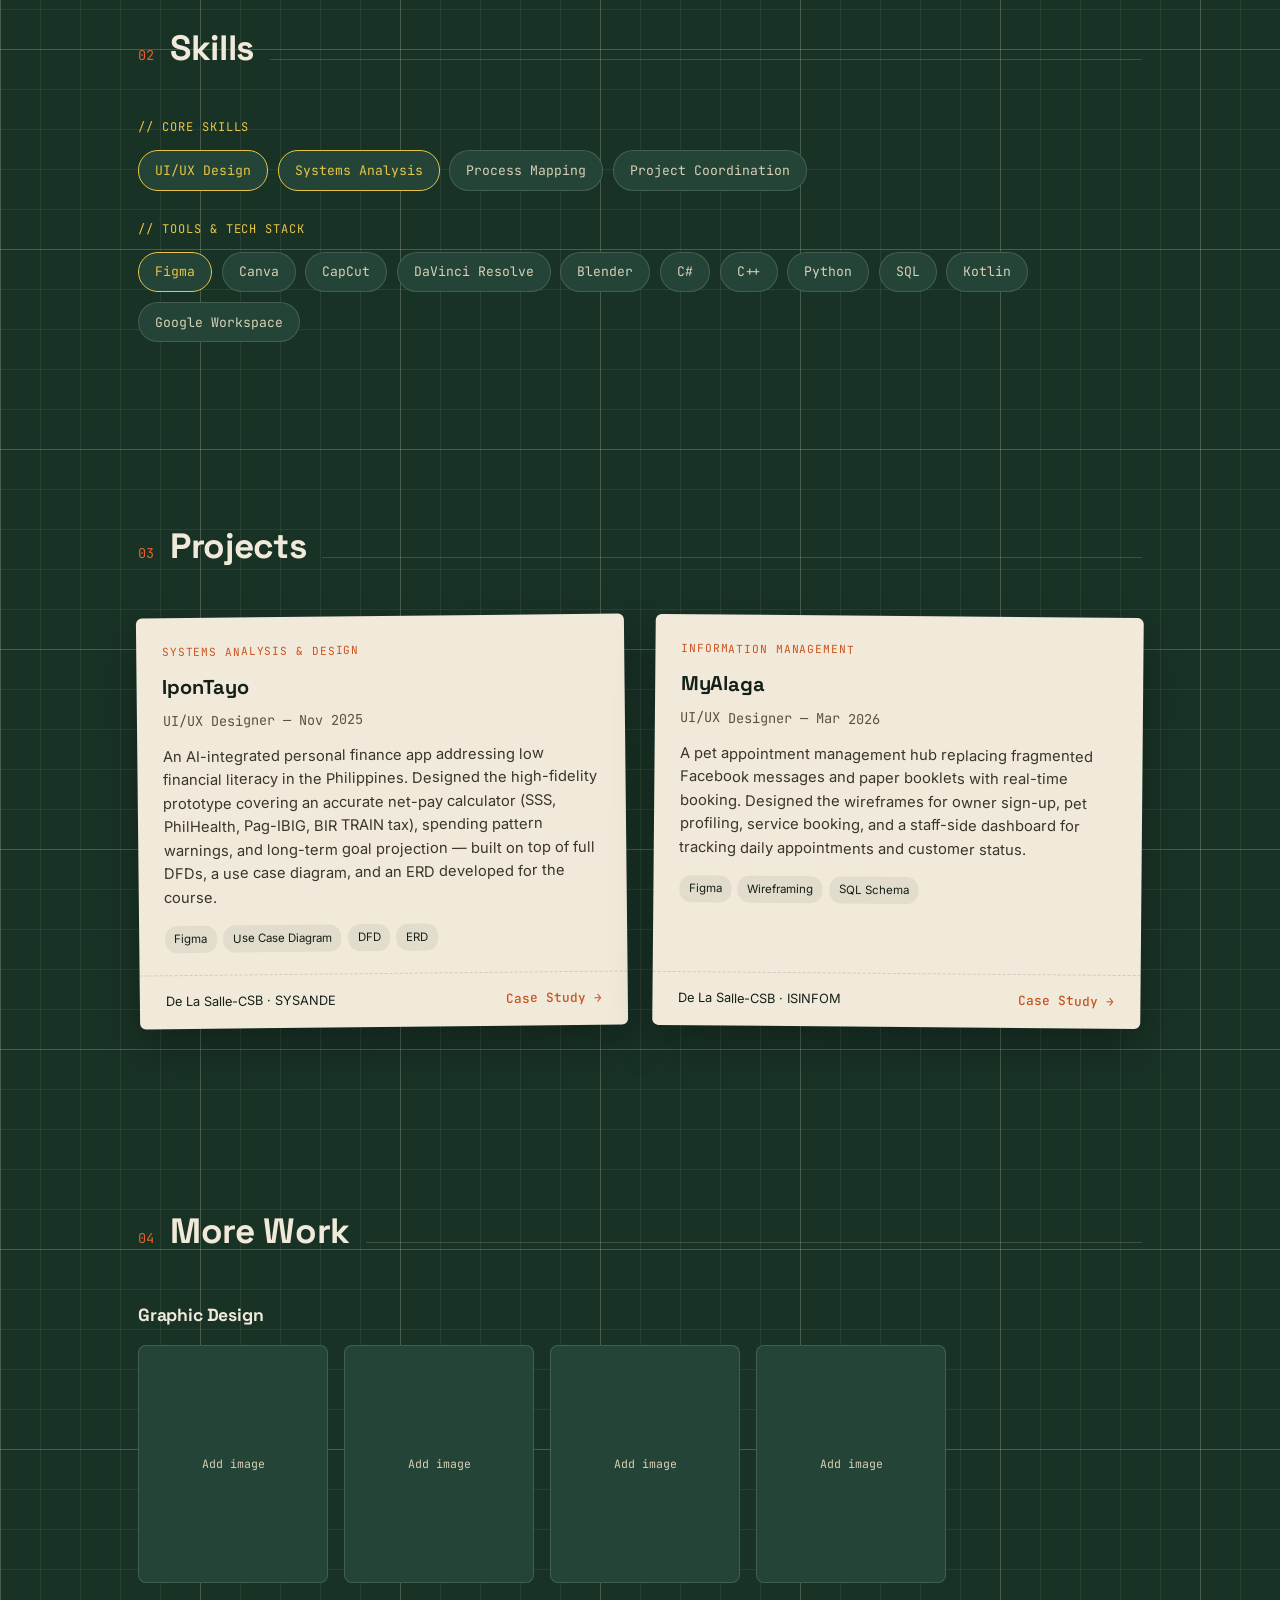
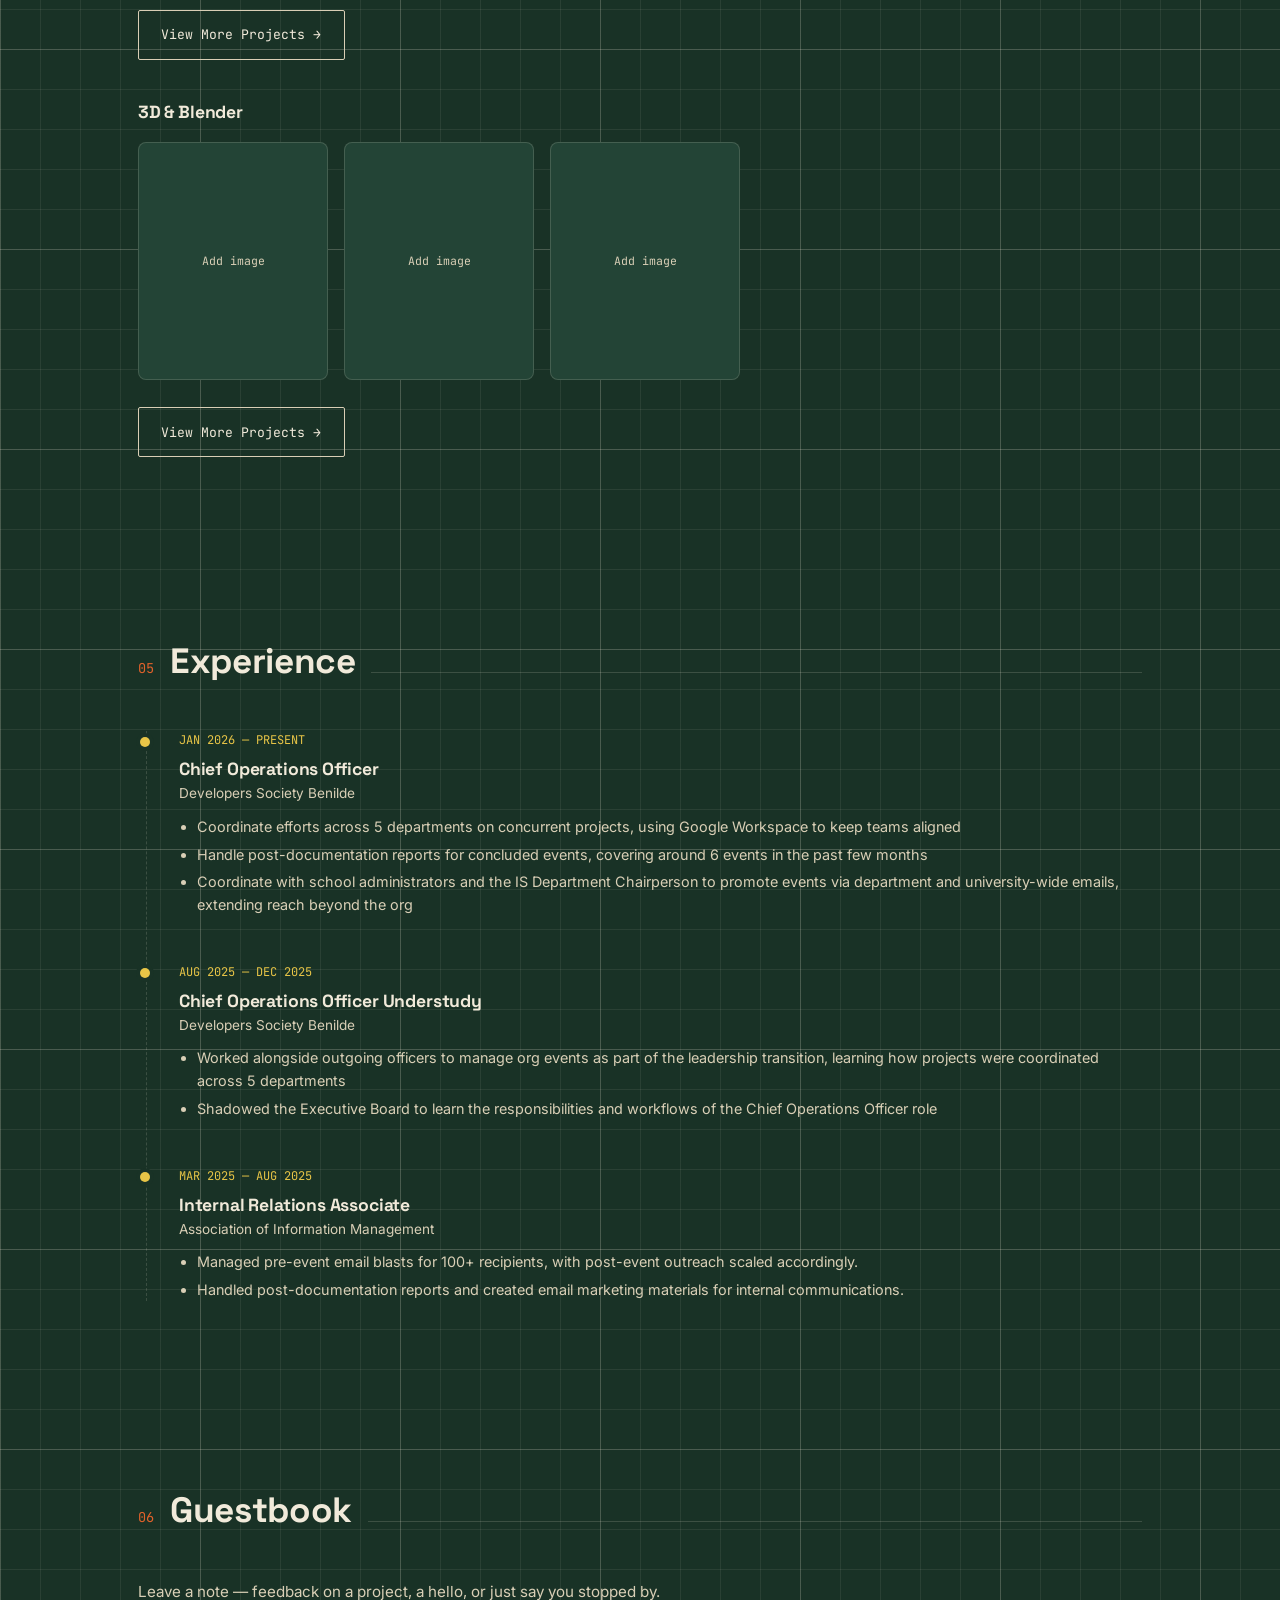
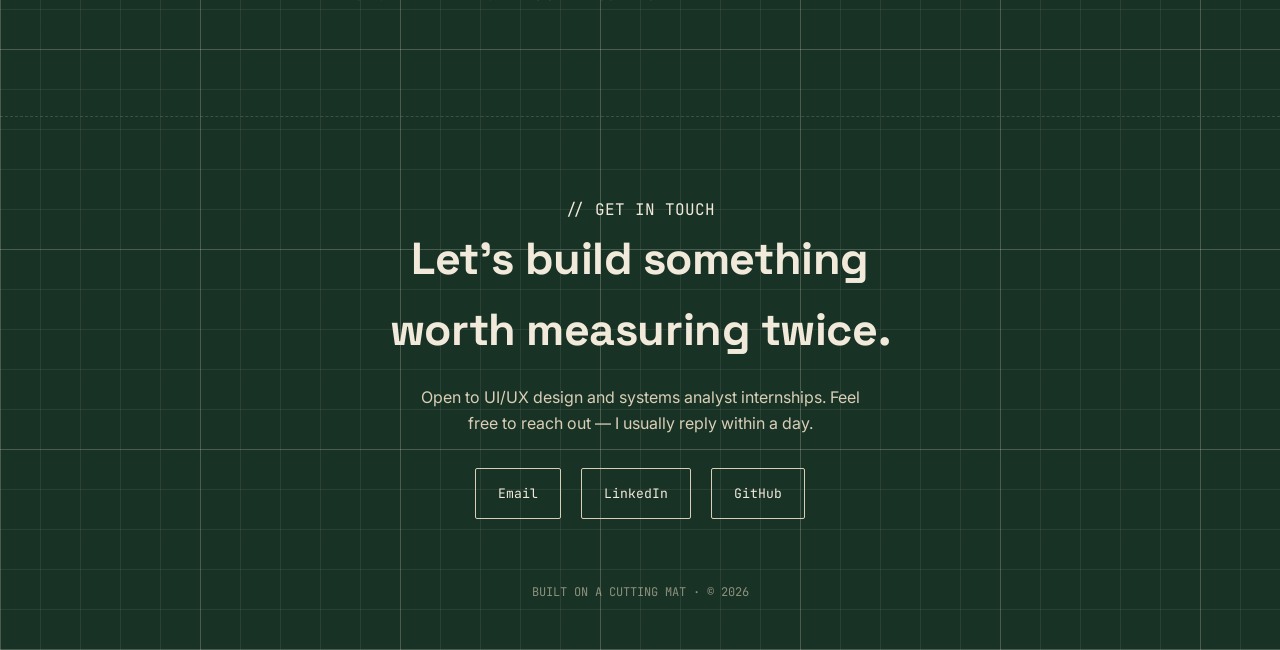
==== commit b8ced48a: "Update index.html Fixed Metrics table layout, Split tools from skills, added blender page" ====
--- a/index.html
+++ b/index.html
@@ -54,8 +54,8 @@
   }
   nav .brand{font-weight:700; font-size:1.05rem;}
   nav .brand .dot{color:var(--blade);}
-  nav ul{list-style:none; display:flex; gap:1.6rem; font-size:.85rem;}
-  nav ul a{text-decoration:none; opacity:.8; transition:opacity .2s;}
+  nav ul{list-style:none; display:flex; gap:1.6rem; font-size:.92rem;}
+  nav ul a{text-decoration:none; opacity:.9; font-weight:600; letter-spacing:.01em; transition:opacity .2s, color .2s;}
   nav ul a:hover{opacity:1; color:var(--ruler-yellow);}
   nav .resume-btn{
     font-size:.78rem; padding:.5rem .9rem; border:1px solid var(--cream-dim);
@@ -89,13 +89,19 @@
   .btn-outline{border:1px solid var(--cream-dim); color:var(--cream);}
 
   .strip{
-    margin-top:4rem; display:flex; gap:0; border-top:1px dashed var(--mat-line-strong);
-    border-bottom:1px dashed var(--mat-line-strong); flex-wrap:wrap;
-  }
-  .strip div{flex:1 1 160px; padding:1.1rem 1.4rem; border-left:1px dashed var(--mat-line-strong);}
-  .strip div:first-child{border-left:none;}
-  .strip .num{font-family:'JetBrains Mono',monospace; color:var(--ruler-yellow); font-size:1.5rem; font-weight:500;}
-  .strip .lbl{font-size:.78rem; color:var(--cream-dim); margin-top:.2rem;}
+    margin-top:4rem; display:flex; flex-wrap:wrap;
+    background:rgba(241,234,218,0.06); border:1px solid var(--mat-line-strong); border-radius:10px;
+    overflow:hidden;
+  }
+  .strip div{
+    flex:1 1 160px; padding:1rem 1.2rem; text-align:center; position:relative;
+  }
+  .strip div:not(:first-child)::before{
+    content:''; position:absolute; left:0; top:50%; transform:translateY(-50%);
+    width:1px; height:56%; background:var(--mat-line-strong);
+  }
+  .strip .num{font-family:'JetBrains Mono',monospace; color:var(--ruler-yellow); font-size:1.6rem; font-weight:500; display:block;}
+  .strip .lbl{font-size:.78rem; color:var(--cream-dim); margin-top:.4rem;}
 
   .section-head{display:flex; align-items:baseline; gap:1rem; margin-bottom:2.6rem;}
   .section-head .idx{font-family:'JetBrains Mono',monospace; color:var(--blade); font-size:.85rem;}
@@ -116,6 +122,7 @@
   @media (max-width:800px){.about-grid{grid-template-columns:1fr;}}
 
   .pegboard{display:flex; flex-wrap:wrap; gap:.6rem;}
+  .sub-label{font-family:'JetBrains Mono',monospace; font-size:.75rem; color:var(--ruler-yellow); letter-spacing:.08em; margin-bottom:.8rem; display:block;}
   .peg{
     font-family:'JetBrains Mono',monospace; font-size:.82rem; padding:.55rem 1rem;
     background:var(--mat-mid); border:1px solid var(--mat-line-strong); border-radius:20px;
@@ -154,6 +161,24 @@
   .card-foot a{text-decoration:none; font-family:'JetBrains Mono',monospace; color:var(--blade-dim); font-weight:500;}
 
   .timeline{border-left:1px dashed var(--mat-line-strong); padding-left:2rem; margin-left:.5rem;}
+
+  /* Carousels for More Work section */
+  .subsection{margin-top:2.4rem;}
+  .subsection h3{font-size:1.1rem; margin-bottom:1rem;}
+  .carousel{
+    display:flex; gap:1rem; overflow-x:auto; padding-bottom:.6rem; scroll-snap-type:x mandatory;
+    -webkit-overflow-scrolling:touch;
+  }
+  .carousel::-webkit-scrollbar{height:6px;}
+  .carousel::-webkit-scrollbar-thumb{background:var(--mat-line-strong); border-radius:3px;}
+  .carousel-item{
+    flex:0 0 190px; scroll-snap-align:start; aspect-ratio:4/5; border-radius:8px; overflow:hidden;
+    background:var(--mat-mid); border:1px solid var(--mat-line-strong); position:relative;
+    display:flex; align-items:center; justify-content:center; color:var(--cream-dim);
+    font-family:'JetBrains Mono',monospace; font-size:.72rem; text-align:center; padding:1rem;
+  }
+  .carousel-item img{width:100%; height:100%; object-fit:cover; display:block;}
+  .view-more{margin-top:1.1rem; display:inline-flex;}
   .t-item{position:relative; padding-bottom:2.6rem;}
   .t-item:last-child{padding-bottom:0;}
   .t-item::before{
@@ -238,19 +263,26 @@
 
 <section id="skills">
   <div class="section-head"><span class="idx mono">02</span><h2>Skills</h2></div>
+  <span class="sub-label">// CORE SKILLS</span>
   <div class="pegboard">
-    <span class="peg accent">Figma — Wireframes &amp; Prototyping</span>
     <span class="peg accent">UI/UX Design</span>
     <span class="peg accent">Systems Analysis</span>
     <span class="peg">Process Mapping</span>
+    <span class="peg">Project Coordination</span>
+  </div>
+  <span class="sub-label" style="margin-top:1.8rem;">// TOOLS &amp; TECH STACK</span>
+  <div class="pegboard">
+    <span class="peg accent">Figma</span>
     <span class="peg">Canva</span>
+    <span class="peg">CapCut</span>
+    <span class="peg">DaVinci Resolve</span>
+    <span class="peg">Blender</span>
     <span class="peg">C#</span>
     <span class="peg">C++</span>
     <span class="peg">Python</span>
     <span class="peg">SQL</span>
     <span class="peg">Kotlin</span>
     <span class="peg">Google Workspace</span>
-    <span class="peg">Project Coordination</span>
   </div>
 </section>
 
@@ -289,8 +321,33 @@
   </div>
 </section>
 
+<section id="more-work">
+  <div class="section-head"><span class="idx mono">04</span><h2>More Work</h2></div>
+
+  <div class="subsection">
+    <h3>Graphic Design</h3>
+    <div class="carousel">
+      <div class="carousel-item">Add image</div>
+      <div class="carousel-item">Add image</div>
+      <div class="carousel-item">Add image</div>
+      <div class="carousel-item">Add image</div>
+    </div>
+    <a class="btn btn-outline view-more" href="graphics.html">View More Projects →</a>
+  </div>
+
+  <div class="subsection">
+    <h3>3D &amp; Blender</h3>
+    <div class="carousel">
+      <div class="carousel-item">Add image</div>
+      <div class="carousel-item">Add image</div>
+      <div class="carousel-item">Add image</div>
+    </div>
+    <a class="btn btn-outline view-more" href="blender.html">View More Projects →</a>
+  </div>
+</section>
+
 <section id="experience">
-  <div class="section-head"><span class="idx mono">04</span><h2>Experience</h2></div>
+  <div class="section-head"><span class="idx mono">05</span><h2>Experience</h2></div>
   <div class="timeline">
     <div class="t-item">
       <div class="date mono">JAN 2026 — PRESENT</div>
@@ -324,7 +381,7 @@
 </section>
 
 <section id="guestbook">
-  <div class="section-head"><span class="idx mono">05</span><h2>Guestbook</h2></div>
+  <div class="section-head"><span class="idx mono">06</span><h2>Guestbook</h2></div>
   <p style="color:var(--cream-dim); font-size:.95rem; max-width:60ch; margin-bottom:1.5rem;">
     Leave a note — feedback on a project, a hello, or just say you stopped by.
   </p>
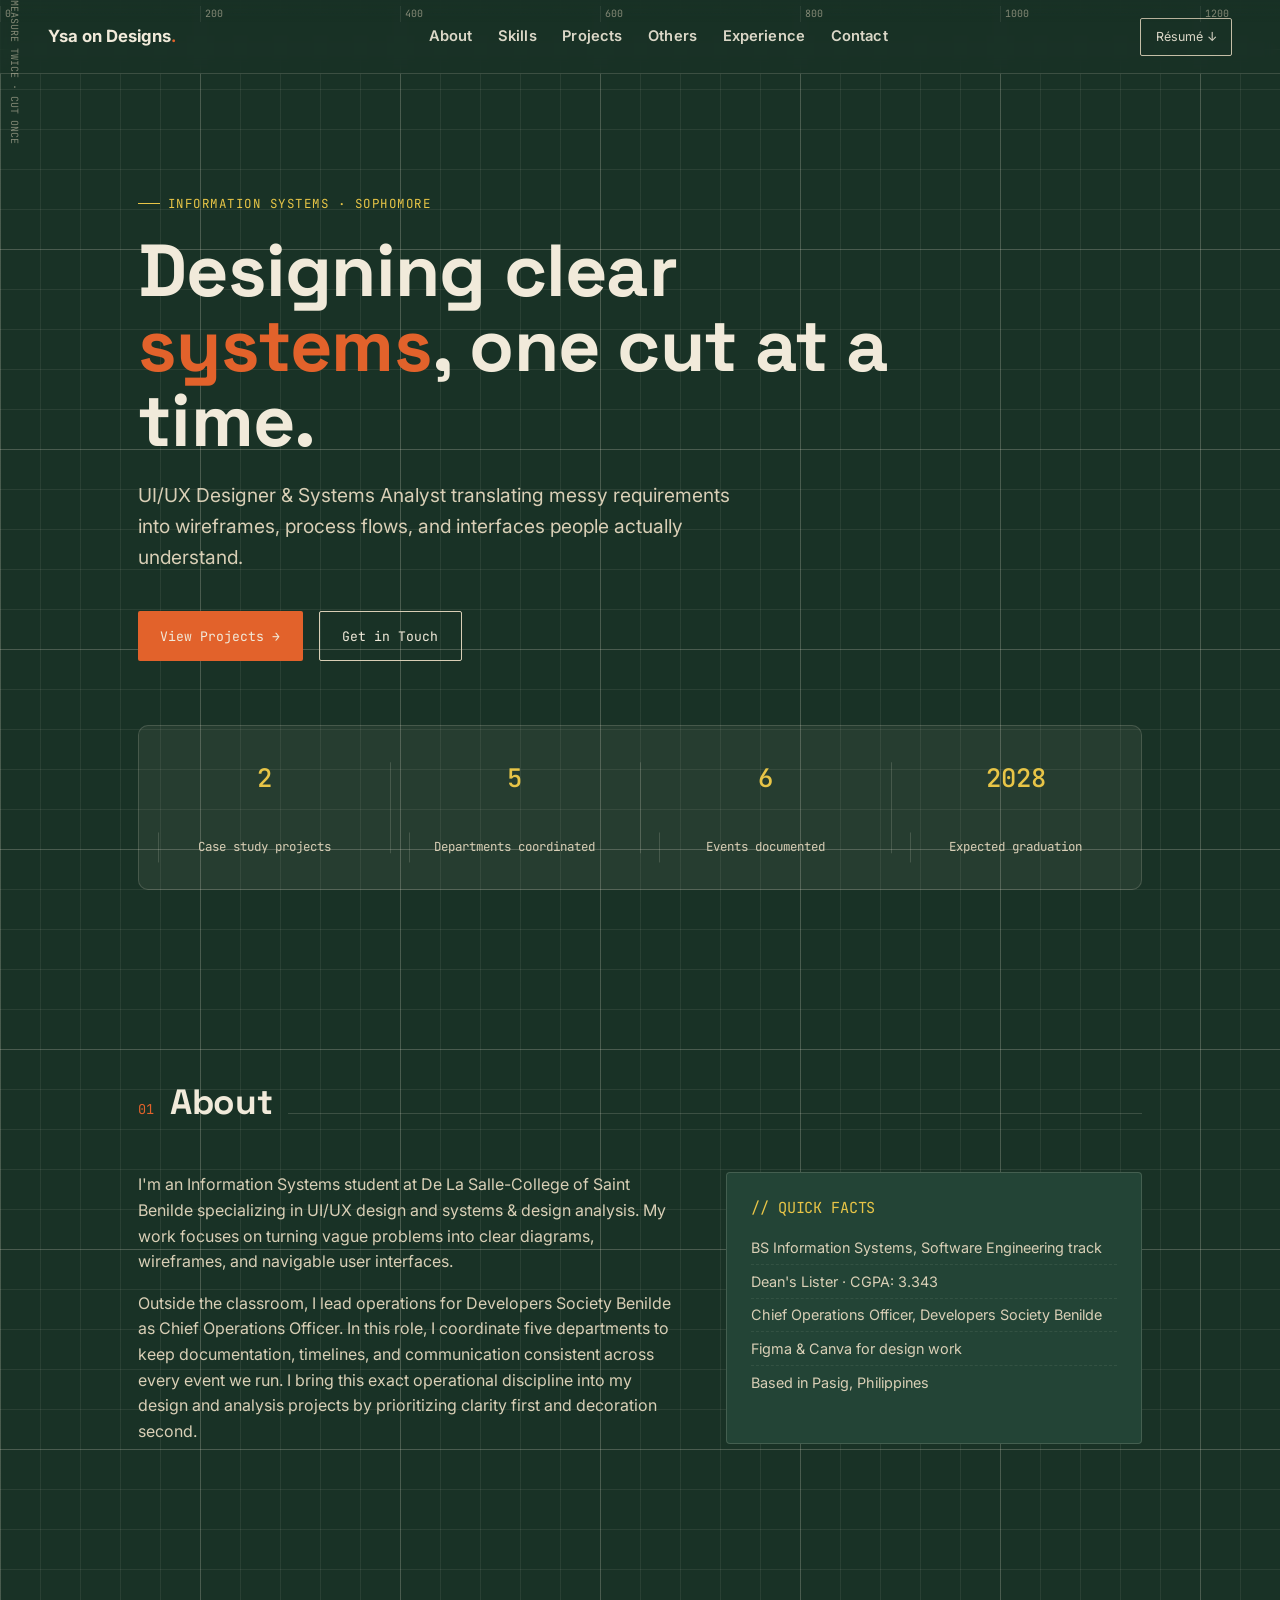
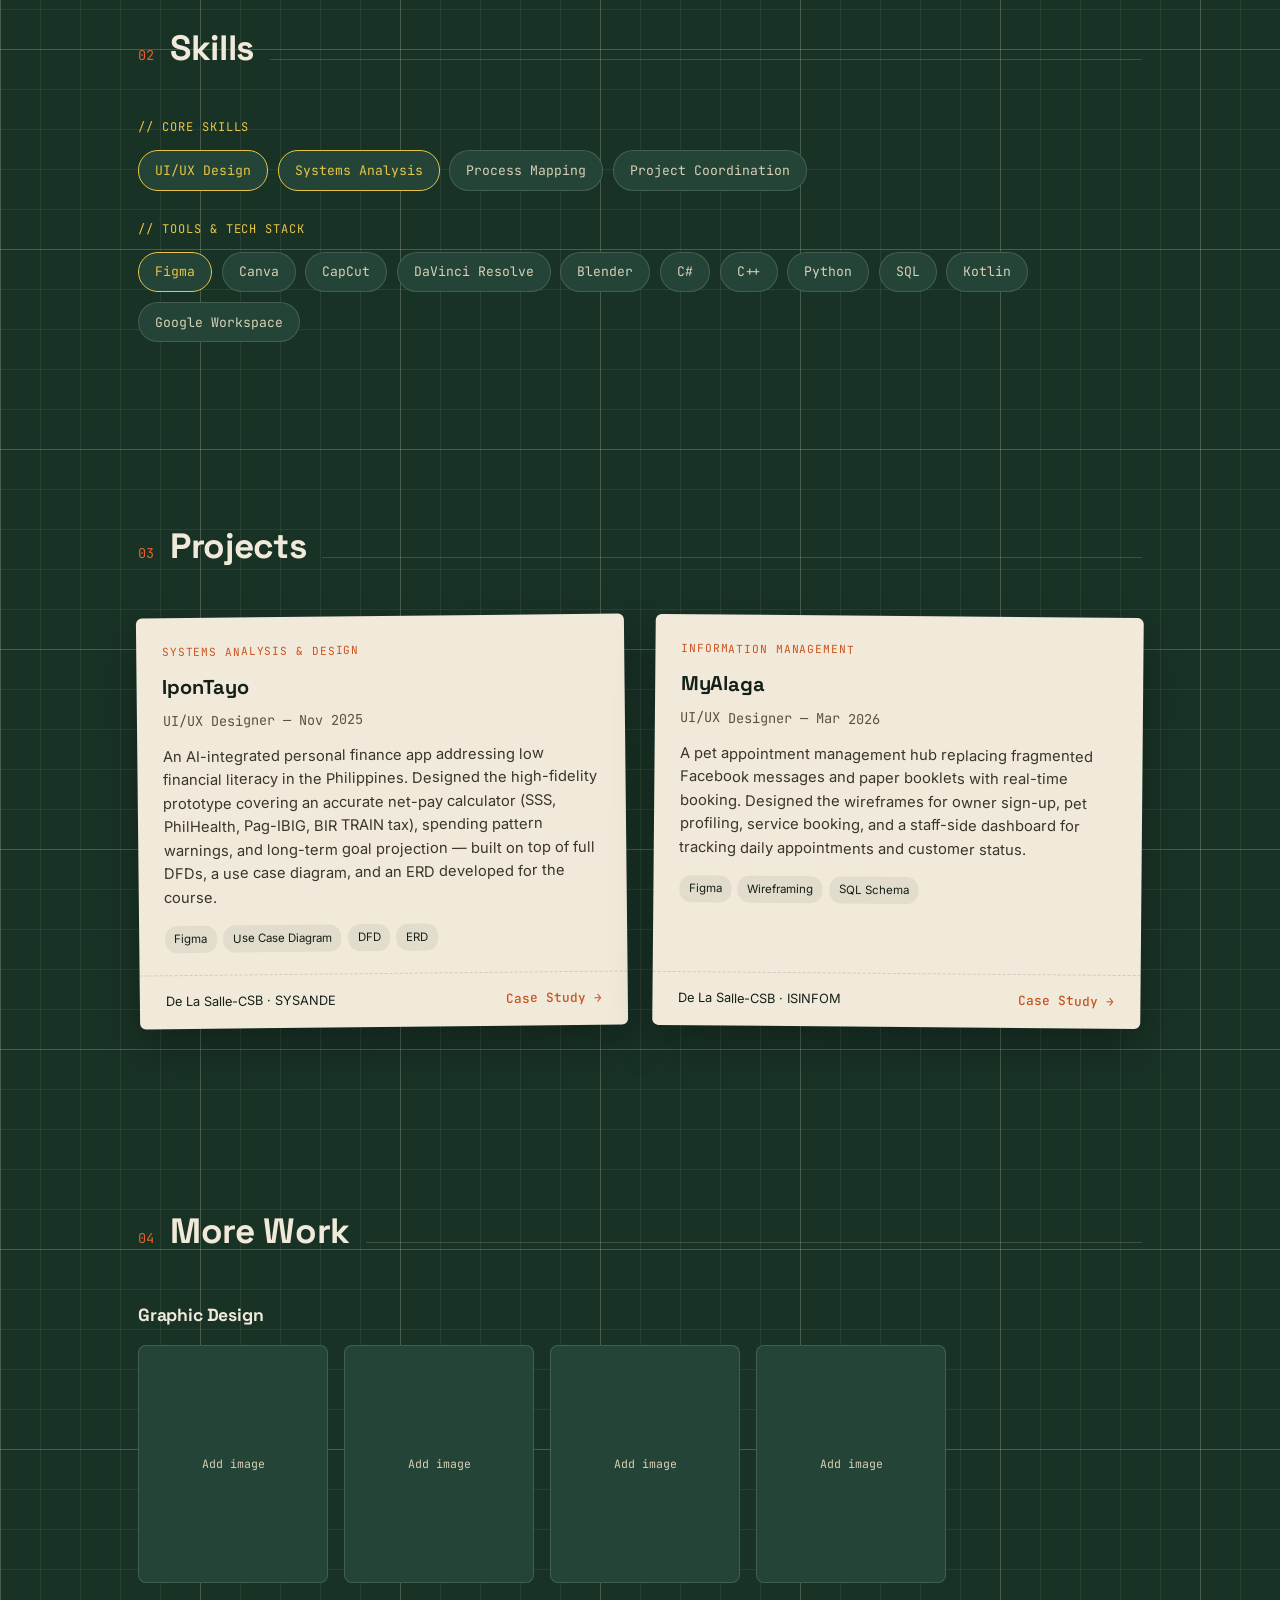
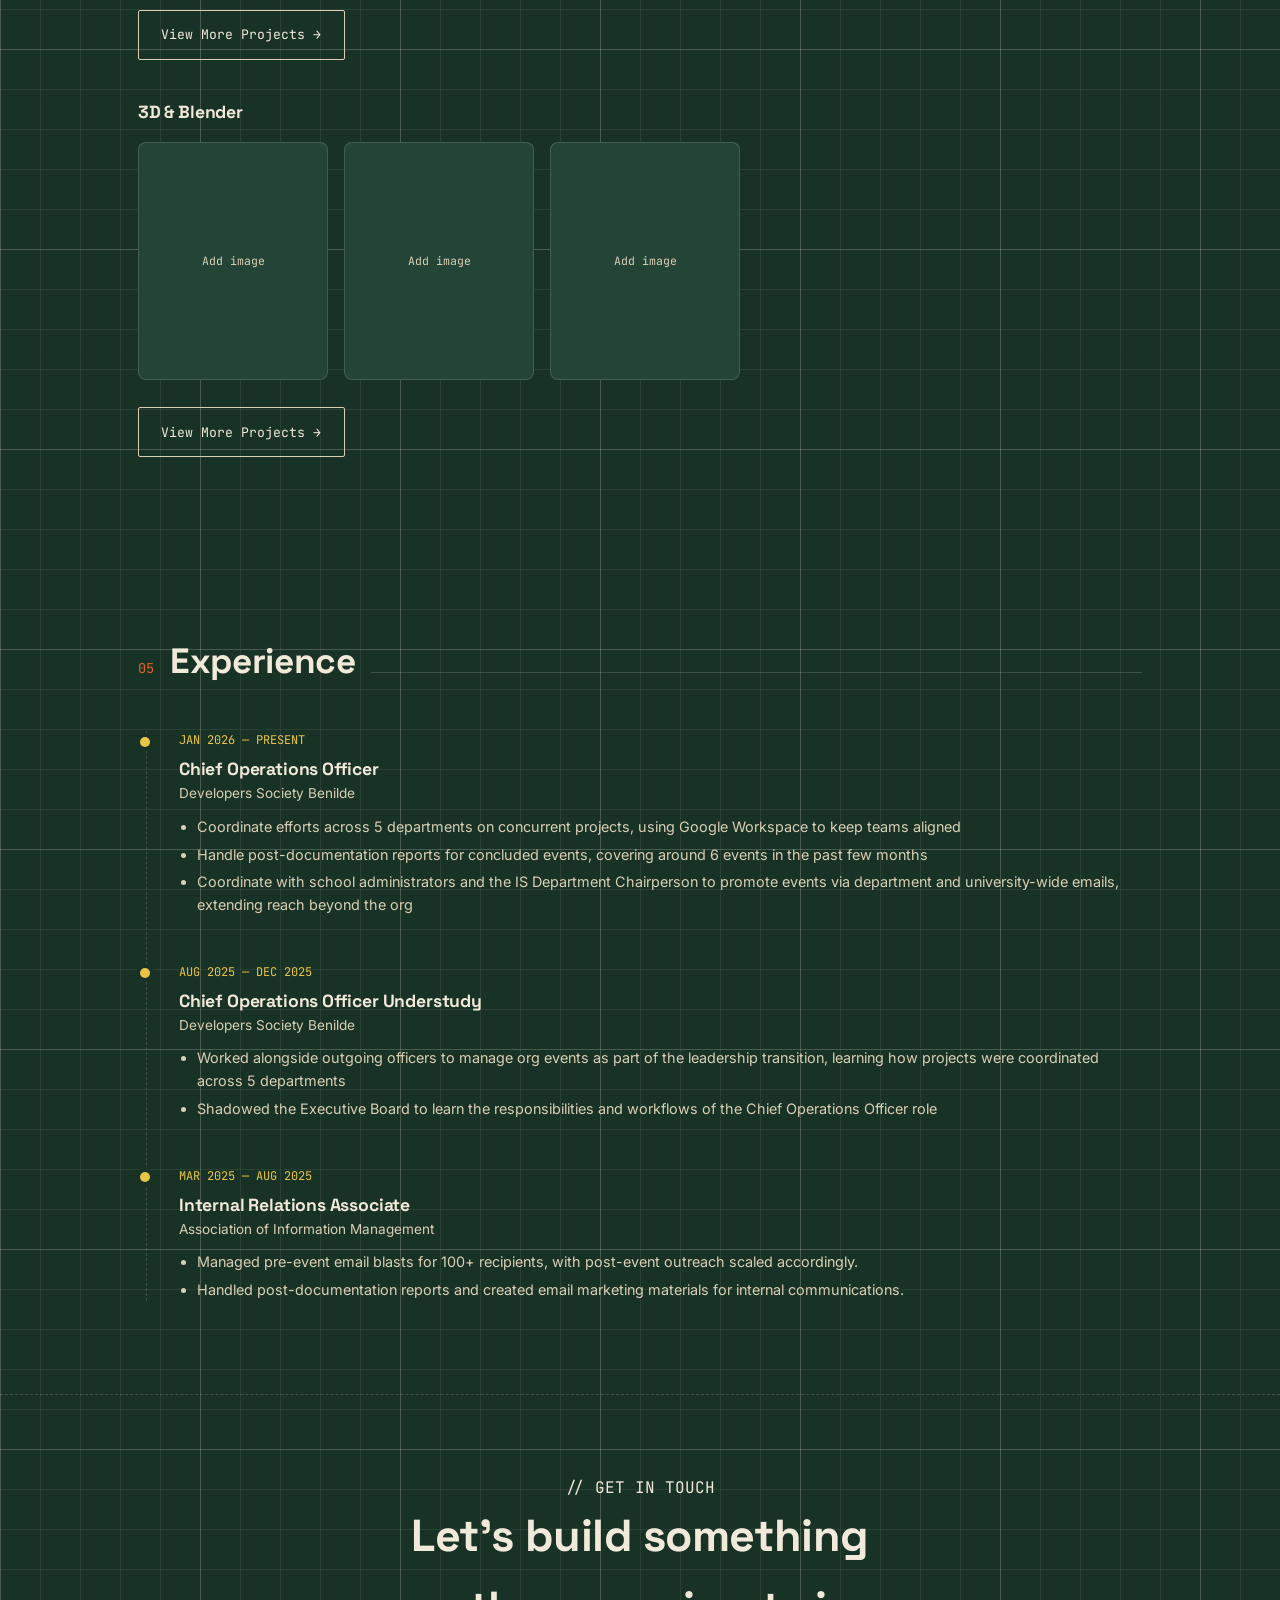
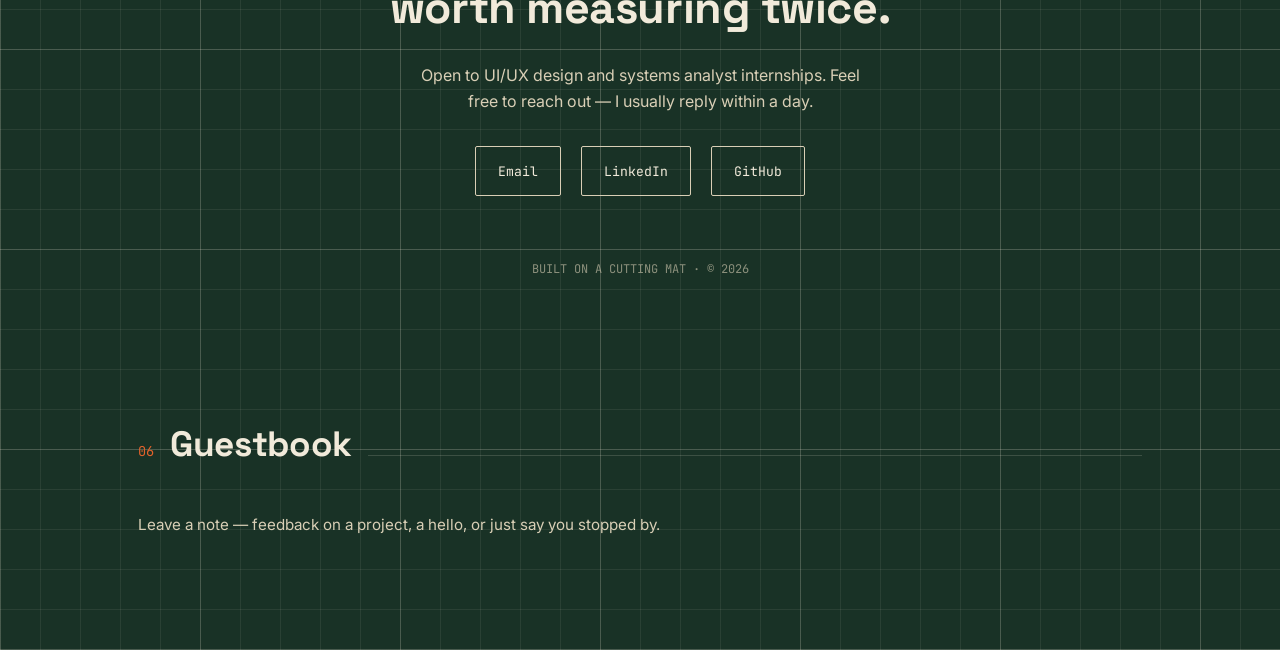
==== commit 75e38a40: "Update index.html Adjusted layout" ====
--- a/index.html
+++ b/index.html
@@ -217,7 +217,7 @@
     <li><a href="#about">About</a></li>
     <li><a href="#skills">Skills</a></li>
     <li><a href="#projects">Projects</a></li>
-    <li><a href="graphics.html">Graphics</a></li>
+    <li><a href="#others">Others</a></li>
     <li><a href="#experience">Experience</a></li>
     <li><a href="#contact">Contact</a></li>
   </ul>
@@ -321,7 +321,7 @@
   </div>
 </section>
 
-<section id="more-work">
+<section id="more-work"  href="#others">
   <div class="section-head"><span class="idx mono">04</span><h2>More Work</h2></div>
 
   <div class="subsection">
@@ -380,29 +380,6 @@
   </div>
 </section>
 
-<section id="guestbook">
-  <div class="section-head"><span class="idx mono">06</span><h2>Guestbook</h2></div>
-  <p style="color:var(--cream-dim); font-size:.95rem; max-width:60ch; margin-bottom:1.5rem;">
-    Leave a note — feedback on a project, a hello, or just say you stopped by.
-  </p>
-  <div id="giscus-comments"></div>
-  <script src="https://giscus.app/client.js"
-    data-repo="ysa-on-designs/ysa-studio"
-    data-repo-id="PASTE_YOUR_REPO_ID_HERE"
-    data-category="Comments"
-    data-category-id="PASTE_YOUR_CATEGORY_ID_HERE"
-    data-mapping="pathname"
-    data-strict="0"
-    data-reactions-enabled="1"
-    data-emit-metadata="0"
-    data-input-position="bottom"
-    data-theme="dark_dimmed"
-    data-lang="en"
-    crossorigin="anonymous"
-    async>
-  </script>
-</section>
-
 <footer id="contact">
   <span class="eyebrow mono" style="justify-content:center;">// GET IN TOUCH</span>
   <h2>Let's build something worth measuring twice.</h2>
@@ -415,5 +392,28 @@
   <div class="bottom">BUILT ON A CUTTING MAT · © 2026</div>
 </footer>
 
+<section id="guestbook">
+  <div class="section-head"><span class="idx mono">06</span><h2>Guestbook</h2></div>
+  <p style="color:var(--cream-dim); font-size:.95rem; max-width:60ch; margin-bottom:1.5rem;">
+    Leave a note — feedback on a project, a hello, or just say you stopped by.
+  </p>
+  <div id="giscus-comments"></div>
+  <script src="https://giscus.app/client.js"
+        data-repo="ysa-on-designs/ysa-studio"
+        data-repo-id="R_kgDONyL5RQ"
+        data-category="Comments"
+        data-category-id="DIC_kwDONyL5Rc4DB16m"
+        data-mapping="pathname"
+        data-strict="0"
+        data-reactions-enabled="1"
+        data-emit-metadata="0"
+        data-input-position="bottom"
+        data-theme="gruvbox_light"
+        data-lang="en"
+        crossorigin="anonymous"
+        async>
+</script>
+</section>
+  
 </body>
 </html>
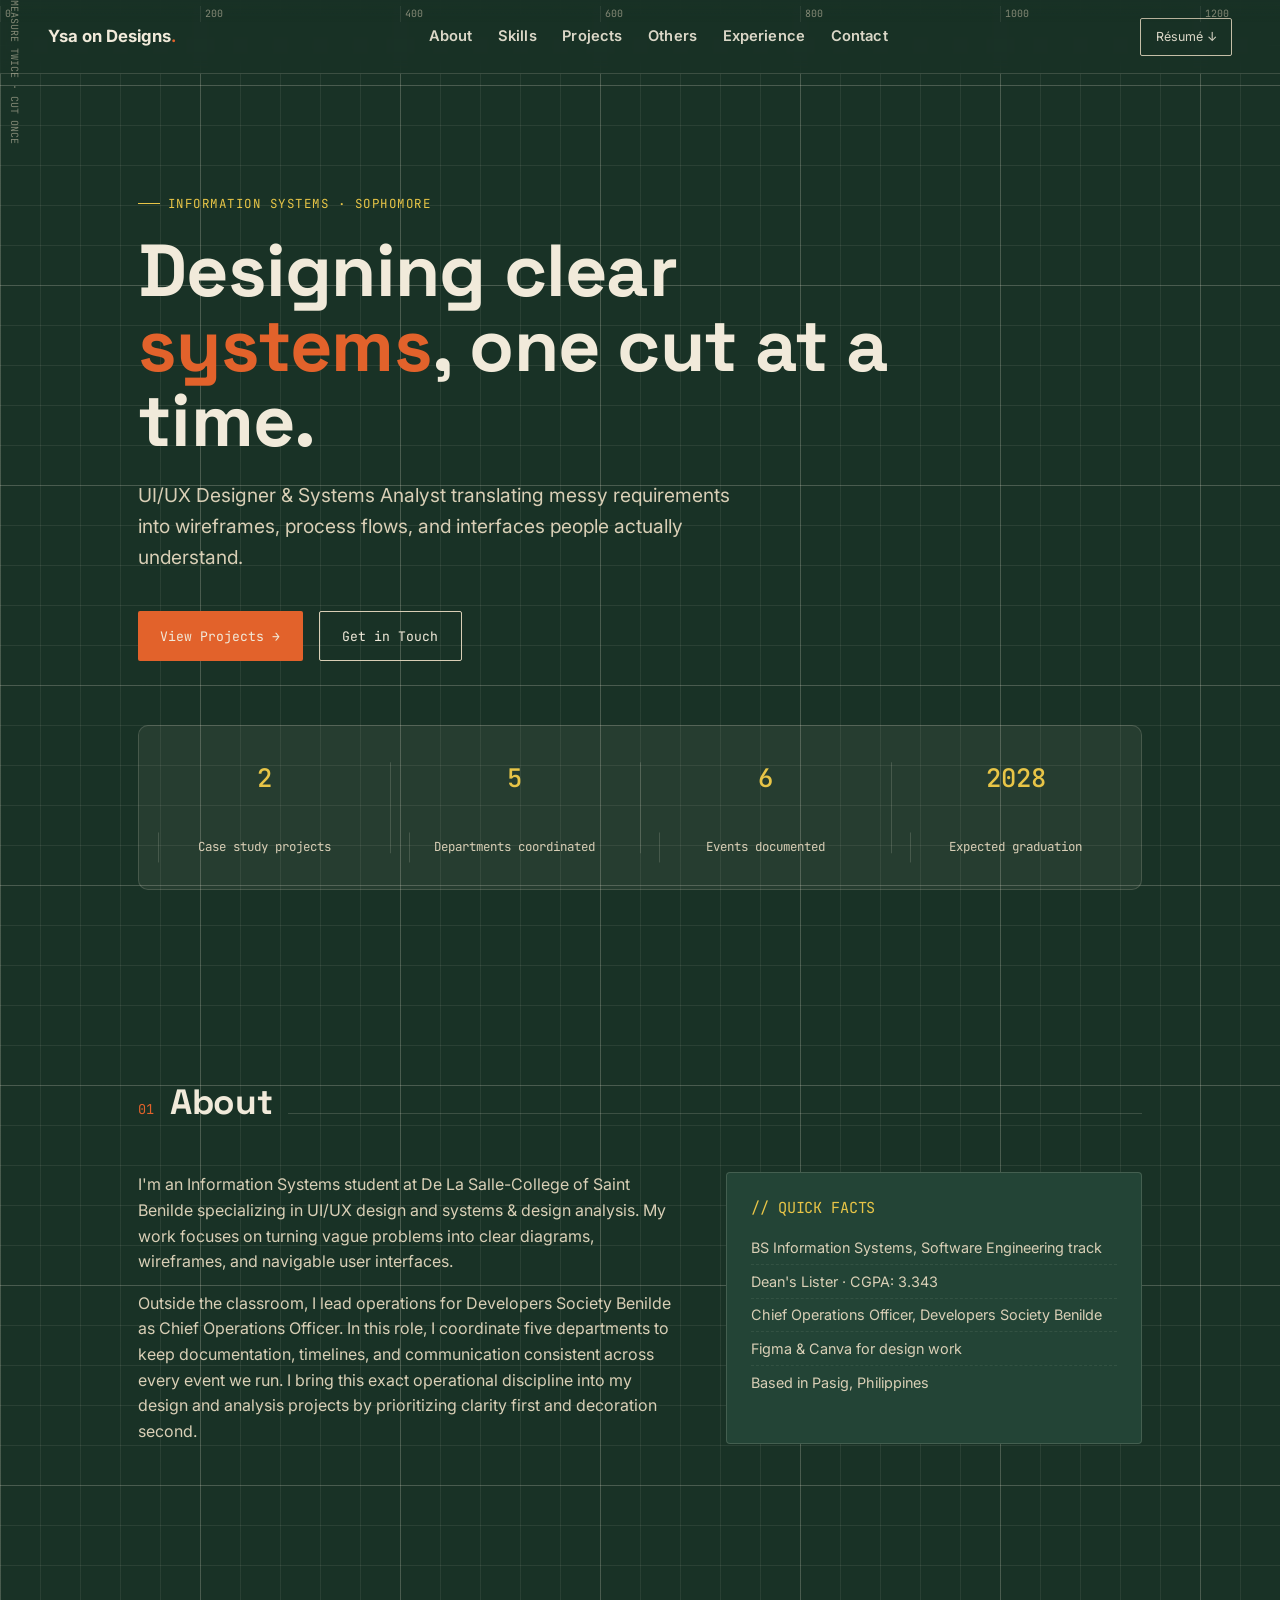
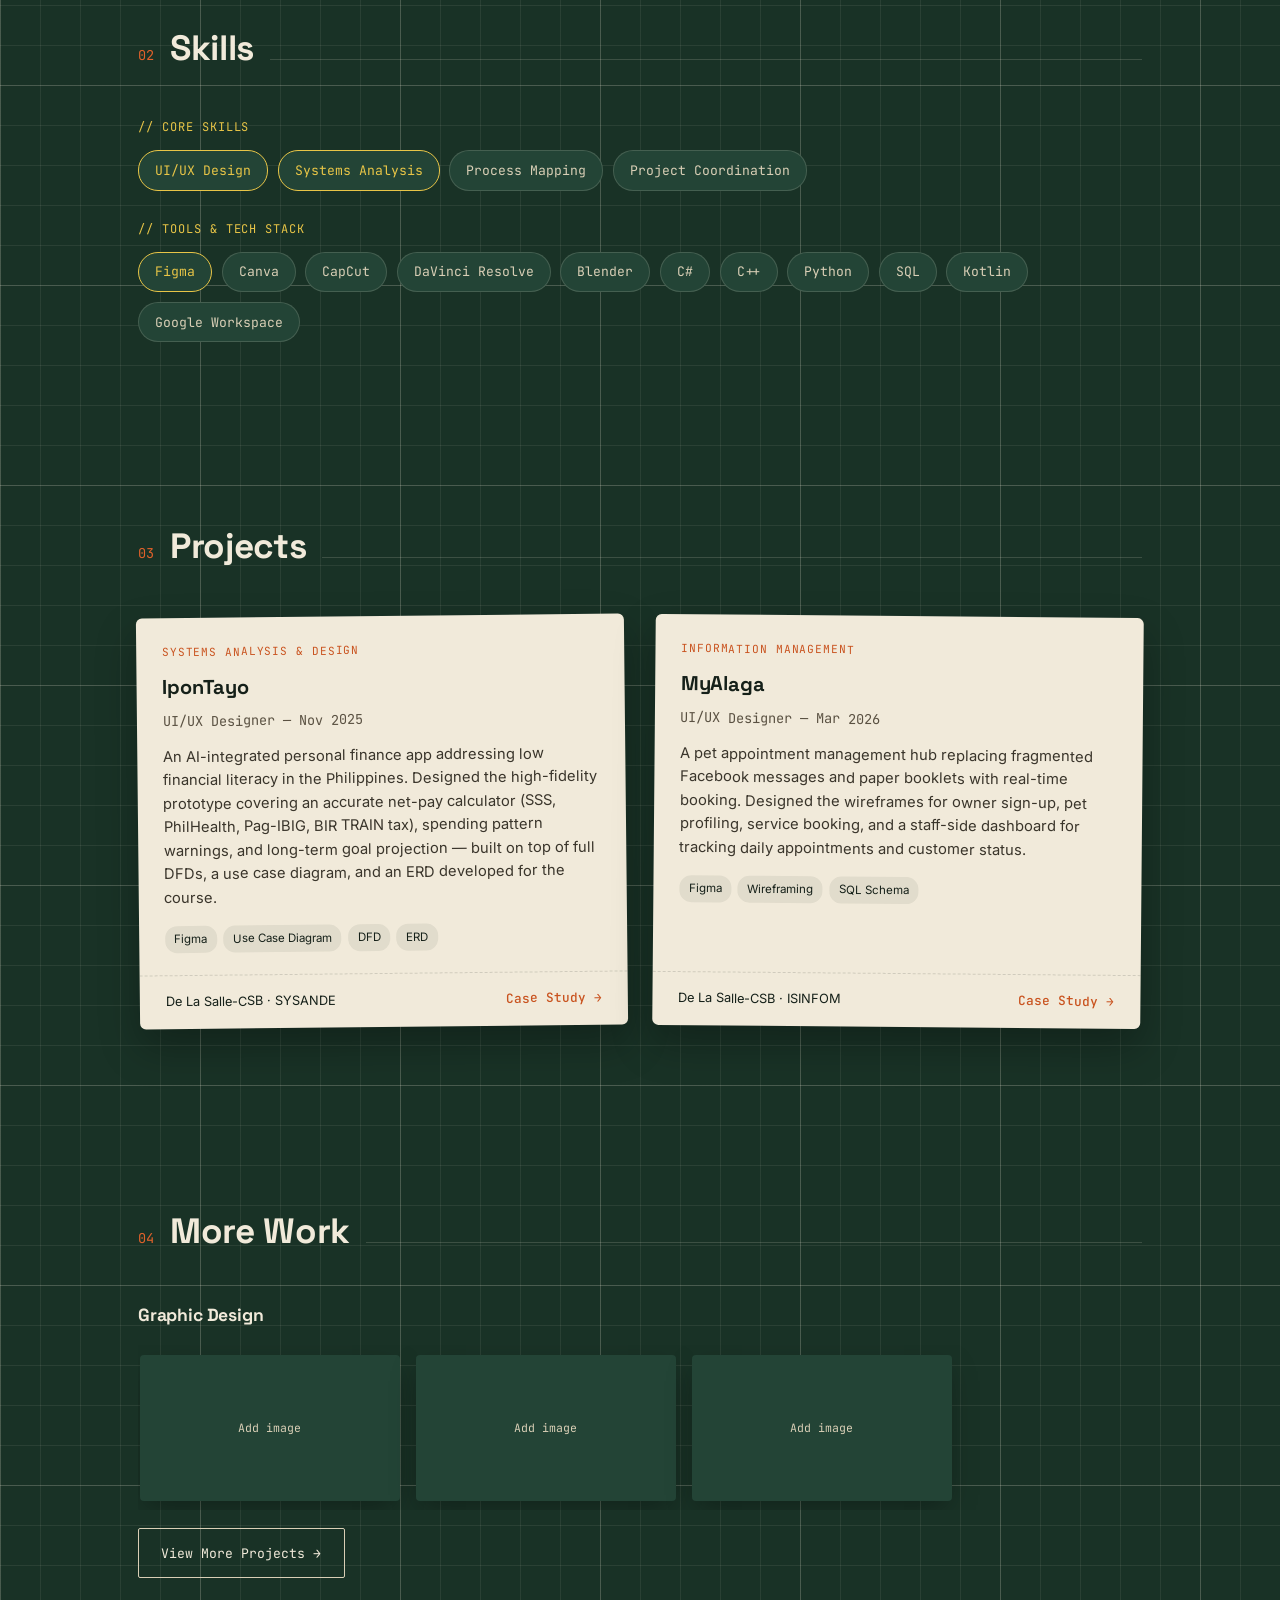
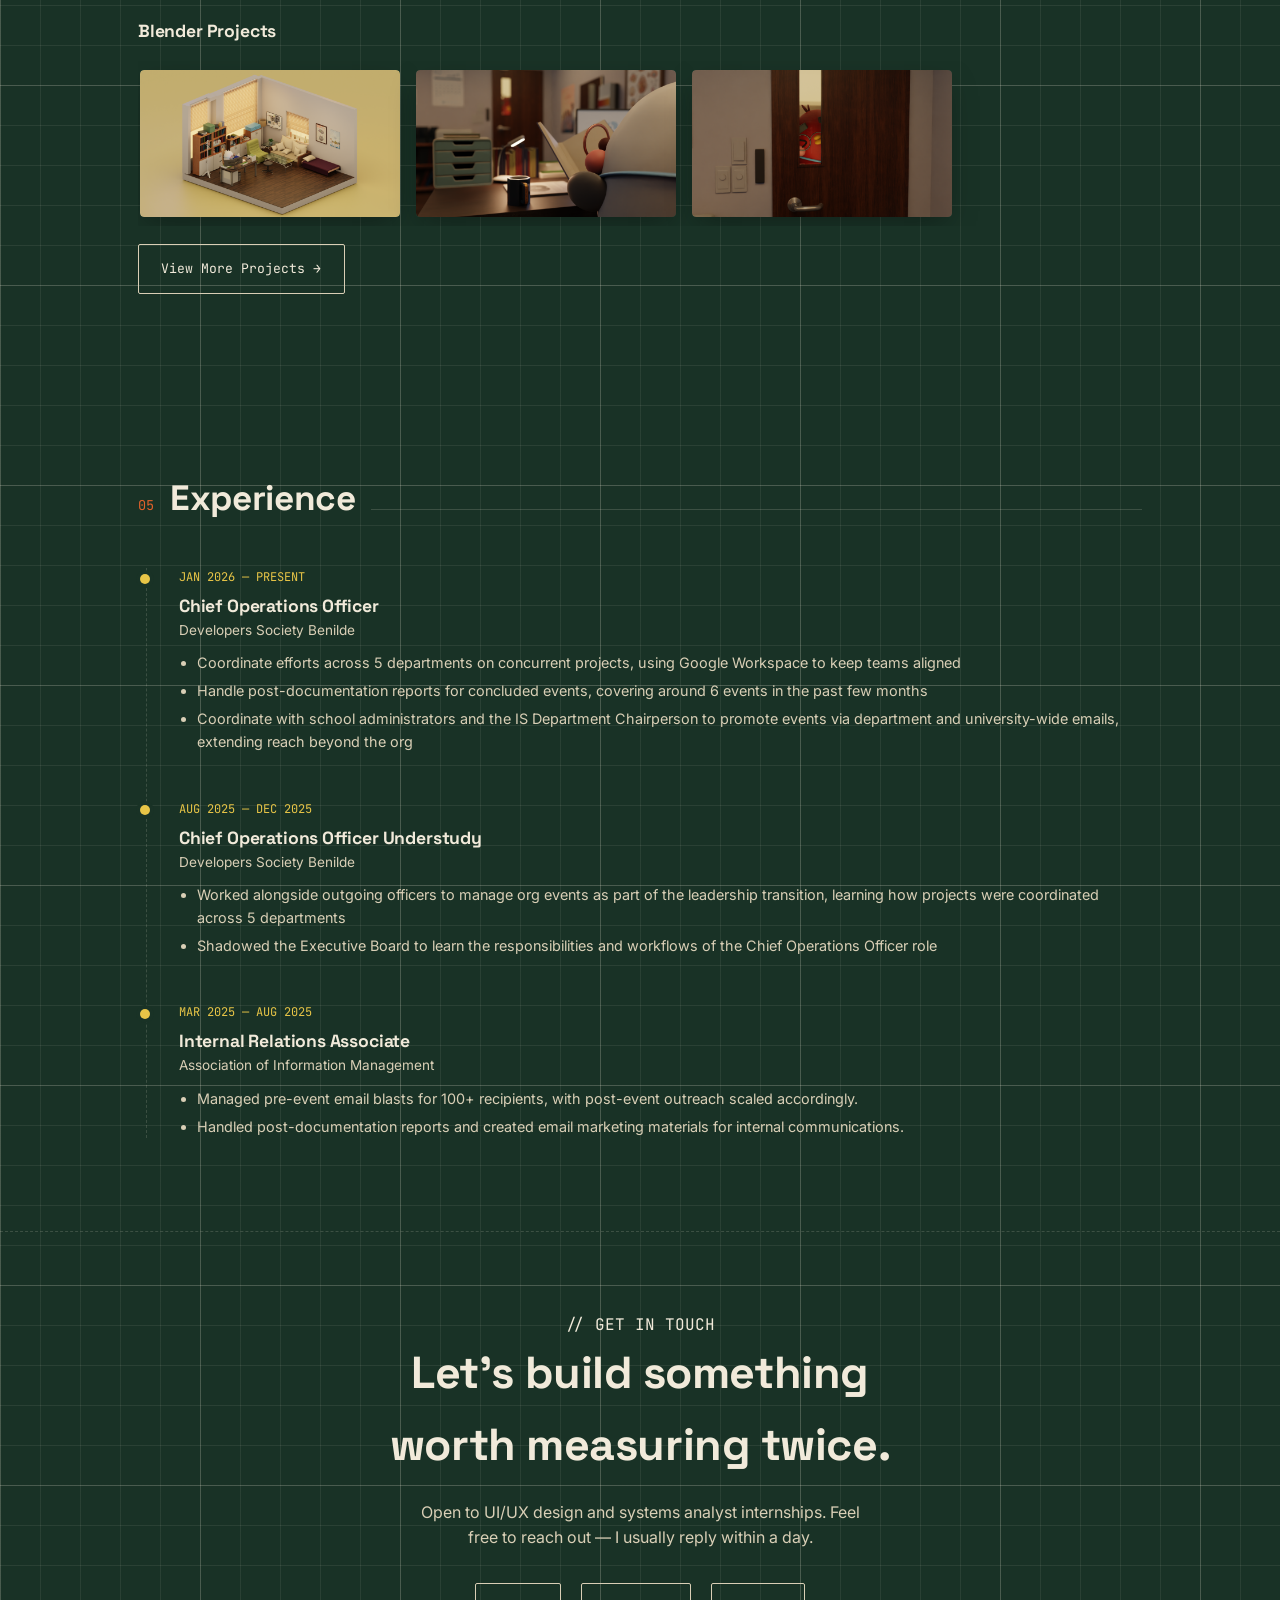
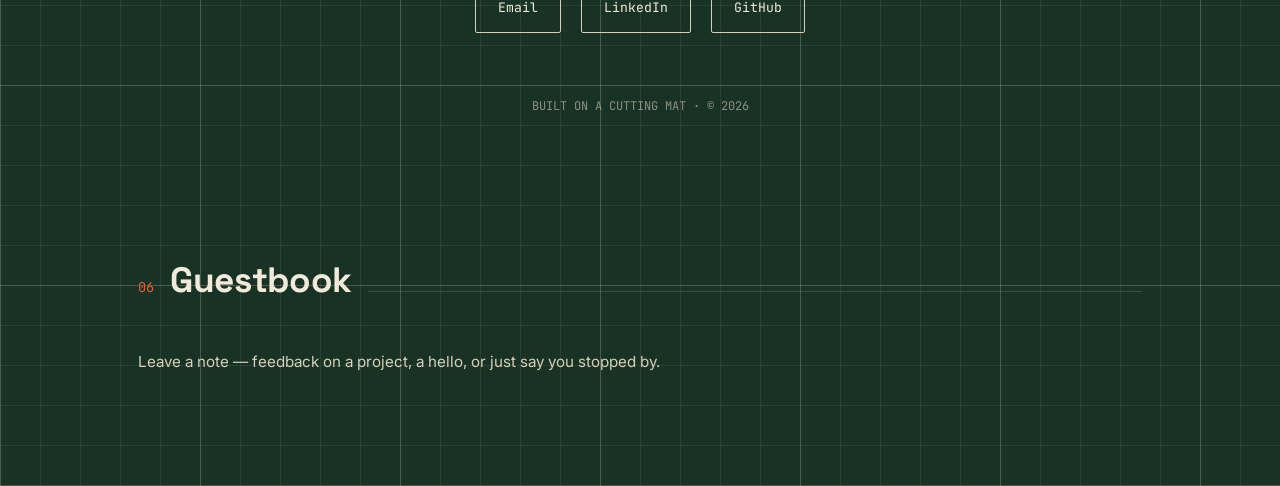
==== commit d8a298f5: "Update index.html Fixed Blender Projects section (images)" ====
--- a/index.html
+++ b/index.html
@@ -166,18 +166,29 @@
   .subsection{margin-top:2.4rem;}
   .subsection h3{font-size:1.1rem; margin-bottom:1rem;}
   .carousel{
-    display:flex; gap:1rem; overflow-x:auto; padding-bottom:.6rem; scroll-snap-type:x mandatory;
-    -webkit-overflow-scrolling:touch;
-  }
+  display:flex; gap:1rem; overflow-x:auto; padding:.6rem .1rem; scroll-snap-type:x mandatory;
+  -webkit-overflow-scrolling:touch;
+}
   .carousel::-webkit-scrollbar{height:6px;}
   .carousel::-webkit-scrollbar-thumb{background:var(--mat-line-strong); border-radius:3px;}
   .carousel-item{
-    flex:0 0 190px; scroll-snap-align:start; aspect-ratio:4/5; border-radius:8px; overflow:hidden;
-    background:var(--mat-mid); border:1px solid var(--mat-line-strong); position:relative;
-    display:flex; align-items:center; justify-content:center; color:var(--cream-dim);
-    font-family:'JetBrains Mono',monospace; font-size:.72rem; text-align:center; padding:1rem;
-  }
+  flex:0 0 260px; scroll-snap-align:start; aspect-ratio:16/9; border-radius:4px; overflow:hidden;
+  background:var(--mat-mid); position:relative;
+  box-shadow:0 10px 28px -6px rgba(0,0,0,0.35);
+  transition:transform .4s cubic-bezier(0.22, 1, 0.36, 1), box-shadow .4s cubic-bezier(0.22, 1, 0.36, 1);
+}
+.carousel-item:hover{transform:translateY(-6px) scale(1.015); box-shadow:0 8px 20px rgba(0,0,0,0.3);}
+.carousel-item img{width:100%; height:100%; object-fit:cover; display:block;}
+.carousel-item:hover{transform:translateY(-4px); box-shadow:0 10px 28px -6px rgba(0,0,0,0.35);}
+.carousel-item img{width:100%; height:100%; border-radius:4px; object-fit:cover; display:block;}
+
   .carousel-item img{width:100%; height:100%; object-fit:cover; display:block;}
+
+.carousel-item.placeholder{
+  display:flex; align-items:center; justify-content:center;
+  color:var(--cream-dim); font-family:'JetBrains Mono',monospace; font-size:.72rem; text-align:center;
+  padding:1rem;}
+
   .view-more{margin-top:1.1rem; display:inline-flex;}
   .t-item{position:relative; padding-bottom:2.6rem;}
   .t-item:last-child{padding-bottom:0;}
@@ -321,27 +332,26 @@
   </div>
 </section>
 
-<section id="more-work"  href="#others">
+<section id="others">
   <div class="section-head"><span class="idx mono">04</span><h2>More Work</h2></div>
 
   <div class="subsection">
     <h3>Graphic Design</h3>
     <div class="carousel">
-      <div class="carousel-item">Add image</div>
-      <div class="carousel-item">Add image</div>
-      <div class="carousel-item">Add image</div>
-      <div class="carousel-item">Add image</div>
-    </div>
+  <div class="carousel-item placeholder">Add image</div>
+  <div class="carousel-item placeholder">Add image</div>
+  <div class="carousel-item placeholder">Add image</div>
+</div>
     <a class="btn btn-outline view-more" href="graphics.html">View More Projects →</a>
   </div>
 
   <div class="subsection">
-    <h3>3D &amp; Blender</h3>
+    <h3>Blender Projects</h3>
     <div class="carousel">
-      <div class="carousel-item">Add image</div>
-      <div class="carousel-item">Add image</div>
-      <div class="carousel-item">Add image</div>
-    </div>
+  <div class="carousel-item"><img src="Projects/CSH_FullOffice/CSH_OfficeRender_Day.png" alt="Chae Songhwa's Office Rendered"></div>
+  <div class="carousel-item"><img src="Projects/CSH_FullOffice/CSH_Scene1.png" alt="Hospital Playlist scene"></div>
+  <div class="carousel-item"><img src="Projects/CSH_FullOffice/CSH_Scene2.png" alt="Hospital Playlist scene"></div>
+</div>
     <a class="btn btn-outline view-more" href="blender.html">View More Projects →</a>
   </div>
 </section>
